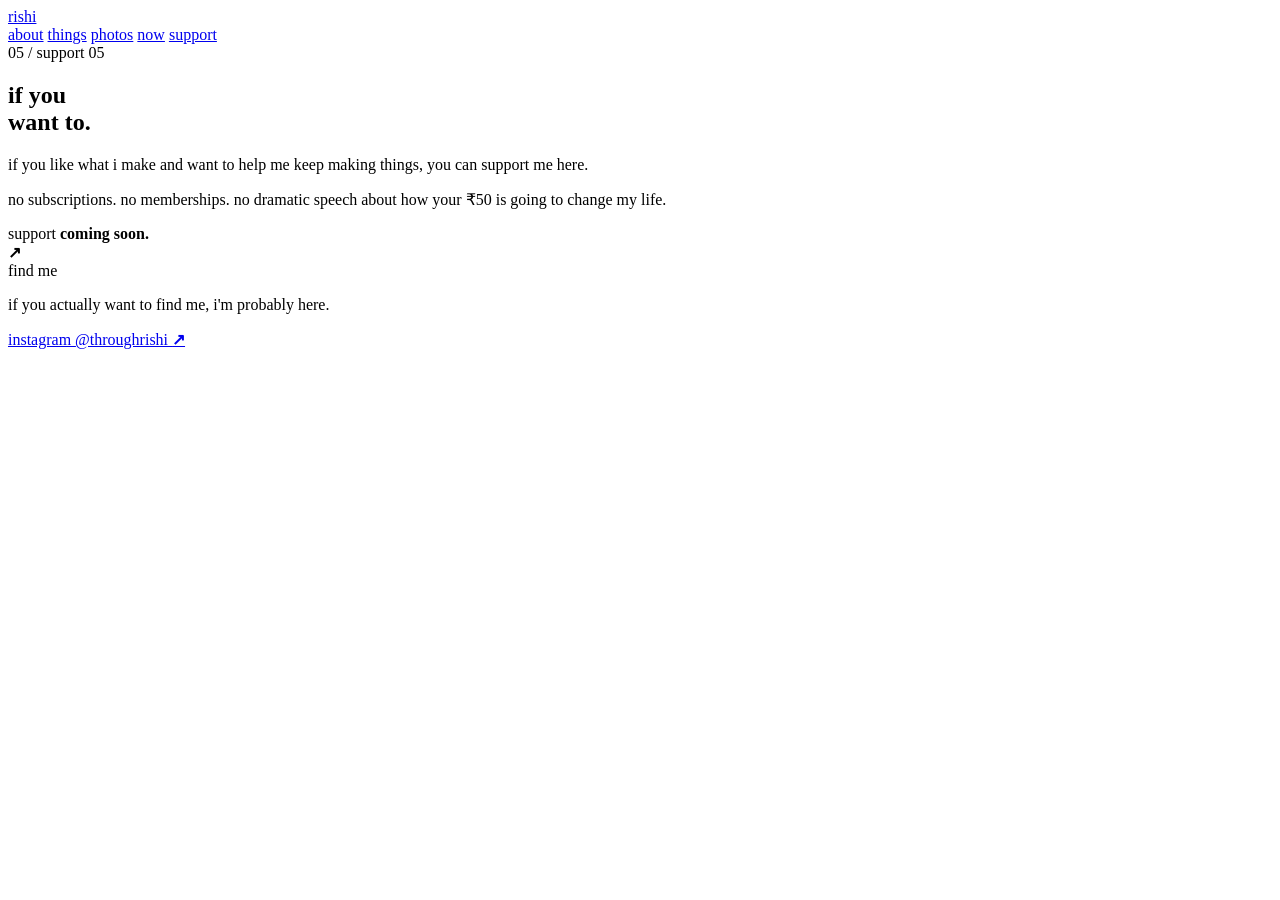
==== support.html @ 6afe6573 "Add files via upload" ====
<!DOCTYPE html>
<html lang="en">
<head>
  <meta charset="UTF-8">
  <meta name="viewport" content="width=device-width, initial-scale=1.0">

  <title>support — rishi</title>
  <meta name="description" content="support rishi.">

  <link rel="icon" type="image/png" href="images/favicon.png">
  <link rel="stylesheet" href="css/style.css">
</head>

<body>

  <header class="site-header">

    <a href="index.html" class="logo">rishi</a>

    <nav class="nav">
      <a href="about.html">about</a>
      <a href="things.html">things</a>
      <a href="photos.html">photos</a>
      <a href="now.html">now</a>
      <a href="support.html" class="active">support</a>
    </nav>

  </header>


  <main class="page">

    <section class="page-heading">

      <div class="heading-meta">
        <span class="eyebrow">05 / support</span>
        <span class="heading-number">05</span>
      </div>

      <h1>
        if you<br>
        want to.
      </h1>

    </section>


    <section class="support-content">

      <p class="big-copy">
        if you like what i make and want to help me
        keep making things, you can support me here.
      </p>


      <p class="support-description">
        no subscriptions. no memberships.
        no dramatic speech about how your ₹50
        is going to change my life.
      </p>


      <div class="support-box">

        <div>
          <span>support</span>
          <strong>coming soon.</strong>
        </div>

        <b>↗</b>

      </div>


      <section class="find-me">

        <span class="eyebrow">find me</span>

        <p>
          if you actually want to find me,
          i'm probably here.
        </p>


        <a
          href="https://www.instagram.com/throughrishi"
          target="_blank"
          rel="noopener noreferrer"
          class="instagram-link"
        >

          <span class="instagram-name">
            instagram
          </span>

          <span class="instagram-handle">
            @throughrishi
          </span>

          <b>↗</b>

        </a>

      </section>

    </section>

  </main>


  <script src="js/main.js"></script>

</body>
</html>
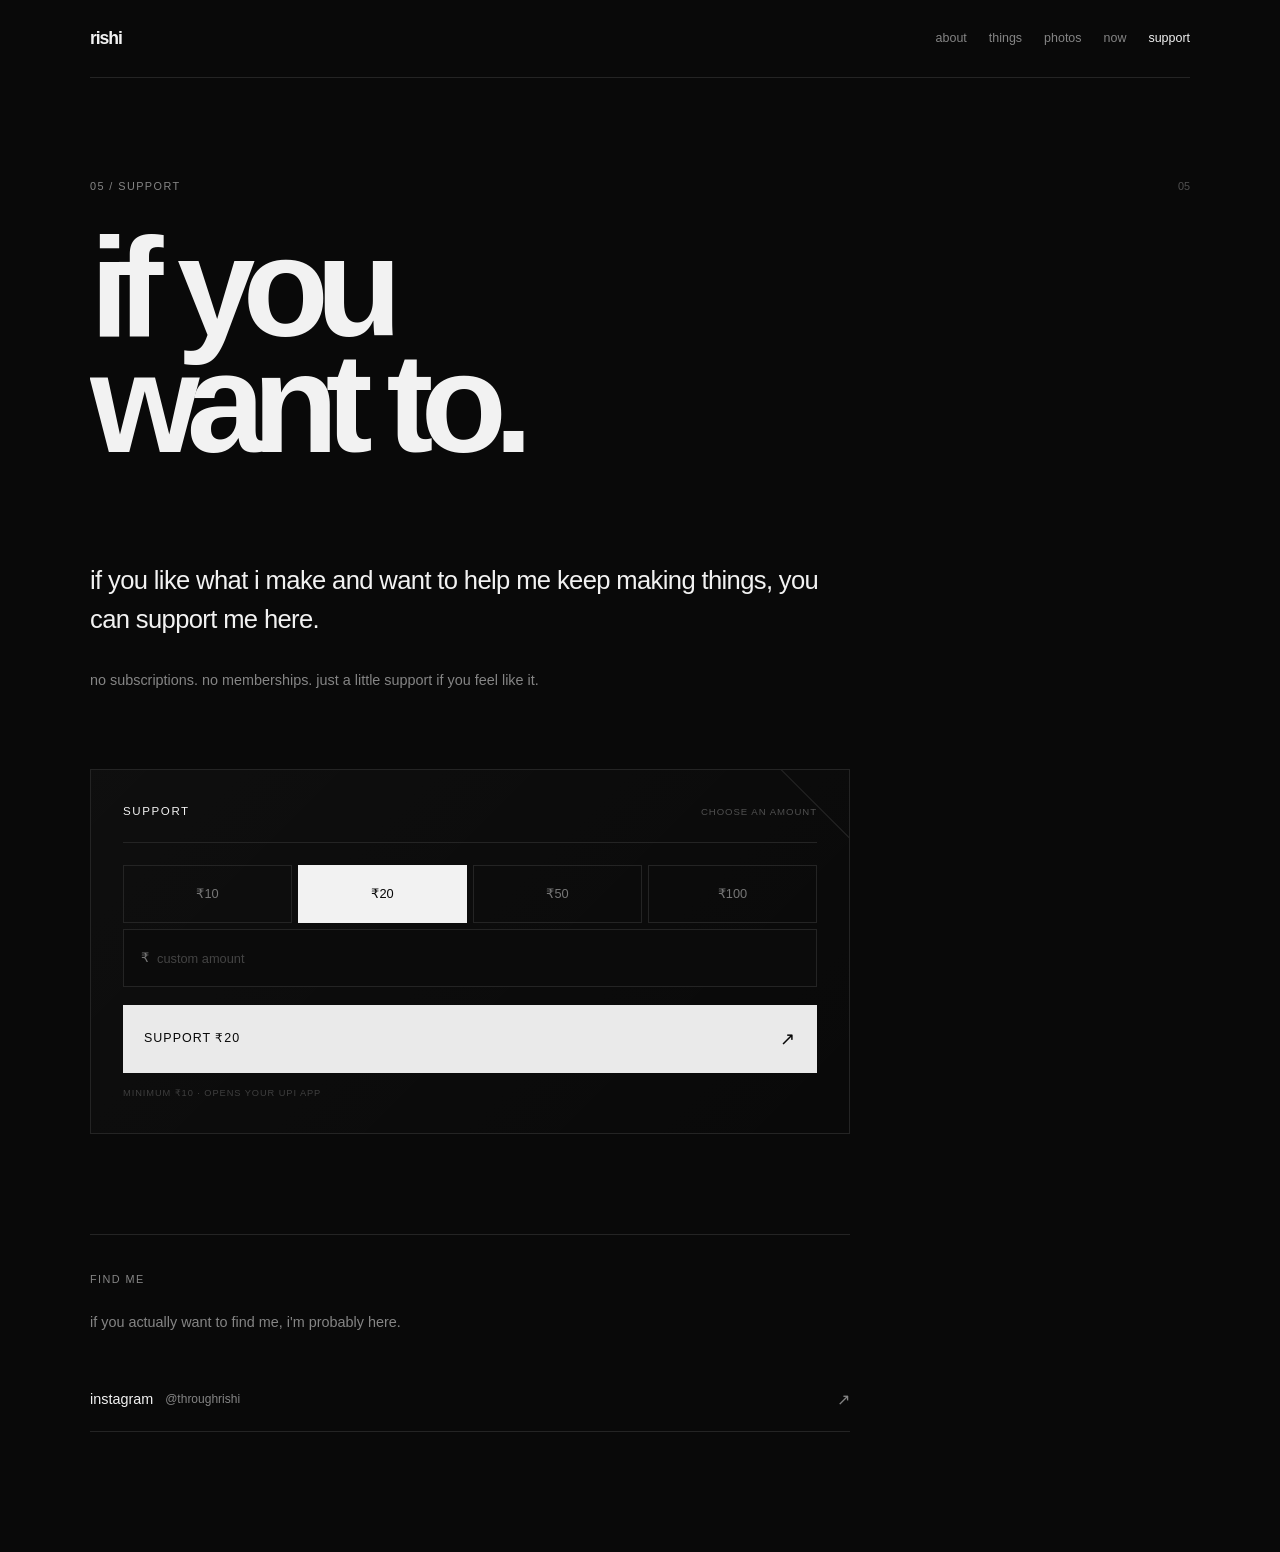
==== commit bf7b657d: "Update support.html" ====
--- a/support.html
+++ b/support.html
@@ -5,37 +5,494 @@
   <meta name="viewport" content="width=device-width, initial-scale=1.0">
 
   <title>support — rishi</title>
-  <meta name="description" content="support rishi.">
-
-  <link rel="icon" type="image/png" href="images/favicon.png">
+  <meta
+    name="description"
+    content="support rishi."
+  >
+
+  <link
+    rel="icon"
+    type="image/png"
+    href="images/favicon.png"
+  >
+
+  <!-- Main website CSS -->
   <link rel="stylesheet" href="css/style.css">
+
+
+  <style>
+
+    /* =================================
+       SUPPORT PAGE
+       ================================= */
+
+    .support-page {
+      overflow: hidden;
+    }
+
+    .support-content {
+      max-width: 760px;
+    }
+
+
+    /* =================================
+       PAYMENT BOX
+       ================================= */
+
+    .support-payment {
+      position: relative;
+
+      margin-top: 75px;
+
+      padding: 32px;
+
+      border: 1px solid var(--line);
+
+      background:
+        linear-gradient(
+          135deg,
+          rgba(255,255,255,0.025),
+          rgba(255,255,255,0)
+        );
+
+      overflow: hidden;
+    }
+
+
+    /* subtle corner detail */
+
+    .support-payment::before {
+      content: "";
+
+      position: absolute;
+
+      width: 120px;
+      height: 120px;
+
+      top: -70px;
+      right: -70px;
+
+      border: 1px solid #252525;
+
+      transform: rotate(45deg);
+
+      pointer-events: none;
+    }
+
+
+    /* =================================
+       PAYMENT HEADER
+       ================================= */
+
+    .support-label {
+      position: relative;
+
+      display: flex;
+
+      align-items: baseline;
+
+      justify-content: space-between;
+
+      gap: 20px;
+
+      padding-bottom: 22px;
+
+      border-bottom: 1px solid var(--line);
+    }
+
+
+    .support-label span {
+      color: var(--text);
+
+      font-size: 0.72rem;
+
+      text-transform: uppercase;
+
+      letter-spacing: 0.14em;
+    }
+
+
+    .support-label small {
+      color: var(--dim);
+
+      font-size: 0.6rem;
+
+      text-transform: uppercase;
+
+      letter-spacing: 0.1em;
+    }
+
+
+    /* =================================
+       AMOUNT BUTTONS
+       ================================= */
+
+    .amount-grid {
+      display: grid;
+
+      grid-template-columns:
+        repeat(4, 1fr);
+
+      gap: 6px;
+
+      margin-top: 22px;
+    }
+
+
+    .amount-button {
+      position: relative;
+
+      height: 58px;
+
+      border: 1px solid var(--line);
+
+      background: transparent;
+
+      color: #777;
+
+      cursor: pointer;
+
+      font-family: inherit;
+
+      font-size: 0.8rem;
+
+      transition:
+        color 0.2s ease,
+        background 0.2s ease,
+        border-color 0.2s ease;
+    }
+
+
+    .amount-button:hover {
+      color: var(--text);
+
+      border-color: #444;
+
+      background: #111;
+    }
+
+
+    .amount-button.selected {
+      color: #080808;
+
+      background: #f2f2f2;
+
+      border-color: #f2f2f2;
+    }
+
+
+    /* =================================
+       CUSTOM AMOUNT
+       ================================= */
+
+    .custom-amount {
+      position: relative;
+
+      display: flex;
+
+      align-items: center;
+
+      height: 58px;
+
+      margin-top: 6px;
+
+      border: 1px solid var(--line);
+
+      background: #0b0b0b;
+
+      transition:
+        border-color 0.2s ease;
+    }
+
+
+    .custom-amount:focus-within {
+      border-color: #555;
+    }
+
+
+    .custom-amount > span {
+      padding-left: 17px;
+
+      color: #777;
+
+      font-size: 0.8rem;
+    }
+
+
+    .custom-amount input {
+      width: 100%;
+
+      height: 100%;
+
+      padding: 0 16px 0 8px;
+
+      border: none;
+
+      outline: none;
+
+      background: transparent;
+
+      color: var(--text);
+
+      font-family: inherit;
+
+      font-size: 0.8rem;
+    }
+
+
+    .custom-amount input::placeholder {
+      color: #444;
+    }
+
+
+    .custom-amount input::-webkit-inner-spin-button,
+    .custom-amount input::-webkit-outer-spin-button {
+      -webkit-appearance: none;
+
+      margin: 0;
+    }
+
+
+    .custom-amount input[type="number"] {
+      -moz-appearance: textfield;
+    }
+
+
+    /* =================================
+       MAIN SUPPORT BUTTON
+       ================================= */
+
+    .support-button {
+      position: relative;
+
+      display: flex;
+
+      align-items: center;
+
+      justify-content: space-between;
+
+      width: 100%;
+
+      height: 68px;
+
+      margin-top: 18px;
+
+      padding: 0 20px;
+
+      border: 1px solid #eaeaea;
+
+      background: #eaeaea;
+
+      color: #080808;
+
+      cursor: pointer;
+
+      font-family: inherit;
+
+      font-size: 0.78rem;
+
+      text-transform: uppercase;
+
+      letter-spacing: 0.08em;
+
+      transition:
+        background 0.2s ease,
+        color 0.2s ease,
+        border-color 0.2s ease;
+    }
+
+
+    .support-button b {
+      font-size: 1.1rem;
+
+      font-weight: 400;
+
+      transition:
+        transform 0.2s ease;
+    }
+
+
+    .support-button:hover {
+      background: transparent;
+
+      color: #f2f2f2;
+
+      border-color: #444;
+    }
+
+
+    .support-button:hover b {
+      transform: translate(3px, -3px);
+    }
+
+
+    /* =================================
+       PAYMENT NOTE
+       ================================= */
+
+    .payment-note {
+      margin-top: 13px;
+
+      color: #3f3f3f;
+
+      font-size: 0.58rem;
+
+      text-transform: uppercase;
+
+      letter-spacing: 0.1em;
+    }
+
+
+    /* =================================
+       INSTAGRAM
+       ================================= */
+
+    .find-me {
+      margin-top: 100px;
+    }
+
+
+    /* =================================
+       MOBILE
+       ================================= */
+
+    @media (max-width: 600px) {
+
+      .support-content {
+        width: 100%;
+      }
+
+
+      .support-payment {
+        margin-top: 55px;
+
+        padding: 20px;
+      }
+
+
+      .support-label {
+        align-items: flex-start;
+
+        flex-direction: column;
+
+        gap: 6px;
+      }
+
+
+      .amount-grid {
+        grid-template-columns:
+          repeat(2, 1fr);
+
+        gap: 6px;
+
+        margin-top: 18px;
+      }
+
+
+      .amount-button {
+        height: 56px;
+      }
+
+
+      .custom-amount {
+        height: 56px;
+      }
+
+
+      .support-button {
+        height: 62px;
+
+        margin-top: 15px;
+      }
+
+
+      .payment-note {
+        font-size: 0.52rem;
+      }
+
+
+      .find-me {
+        margin-top: 75px;
+      }
+
+    }
+
+  </style>
+
 </head>
 
+
 <body>
 
+
+  <!-- =================================
+       HEADER
+       ================================= -->
+
   <header class="site-header">
 
-    <a href="index.html" class="logo">rishi</a>
+    <a
+      href="index.html"
+      class="logo"
+    >
+      rishi
+    </a>
+
 
     <nav class="nav">
-      <a href="about.html">about</a>
-      <a href="things.html">things</a>
-      <a href="photos.html">photos</a>
-      <a href="now.html">now</a>
-      <a href="support.html" class="active">support</a>
+
+      <a href="about.html">
+        about
+      </a>
+
+      <a href="things.html">
+        things
+      </a>
+
+      <a href="photos.html">
+        photos
+      </a>
+
+      <a href="now.html">
+        now
+      </a>
+
+      <a
+        href="support.html"
+        class="active"
+      >
+        support
+      </a>
+
     </nav>
 
   </header>
 
 
-  <main class="page">
+
+  <!-- =================================
+       MAIN
+       ================================= -->
+
+  <main class="page support-page">
+
+
+    <!-- PAGE HEADING -->
 
     <section class="page-heading">
 
       <div class="heading-meta">
-        <span class="eyebrow">05 / support</span>
-        <span class="heading-number">05</span>
+
+        <span class="eyebrow">
+          05 / support
+        </span>
+
+        <span class="heading-number">
+          05
+        </span>
+
       </div>
+
 
       <h1>
         if you<br>
@@ -45,7 +502,11 @@
     </section>
 
 
+
+    <!-- SUPPORT CONTENT -->
+
     <section class="support-content">
+
 
       <p class="big-copy">
         if you like what i make and want to help me
@@ -55,31 +516,141 @@
 
       <p class="support-description">
         no subscriptions. no memberships.
-        no dramatic speech about how your ₹50
-        is going to change my life.
+        just a little support if you feel like it.
       </p>
 
 
-      <div class="support-box">
-
-        <div>
-          <span>support</span>
-          <strong>coming soon.</strong>
+
+      <!-- =================================
+           PAYMENT
+           ================================= -->
+
+      <section class="support-payment">
+
+
+        <div class="support-label">
+
+          <span>
+            support
+          </span>
+
+          <small>
+            choose an amount
+          </small>
+
         </div>
 
-        <b>↗</b>
-
-      </div>
-
+
+
+        <!-- AMOUNTS -->
+
+        <div class="amount-grid">
+
+          <button
+            class="amount-button"
+            data-amount="10"
+            type="button"
+          >
+            ₹10
+          </button>
+
+
+          <button
+            class="amount-button selected"
+            data-amount="20"
+            type="button"
+          >
+            ₹20
+          </button>
+
+
+          <button
+            class="amount-button"
+            data-amount="50"
+            type="button"
+          >
+            ₹50
+          </button>
+
+
+          <button
+            class="amount-button"
+            data-amount="100"
+            type="button"
+          >
+            ₹100
+          </button>
+
+        </div>
+
+
+
+        <!-- CUSTOM -->
+
+        <div class="custom-amount">
+
+          <span>
+            ₹
+          </span>
+
+          <input
+            type="number"
+            id="customAmount"
+            min="10"
+            step="1"
+            inputmode="numeric"
+            placeholder="custom amount"
+          >
+
+        </div>
+
+
+
+        <!-- SUPPORT -->
+
+        <button
+          class="support-button"
+          id="supportButton"
+          type="button"
+        >
+
+          <span>
+            support ₹<span id="selectedAmount">20</span>
+          </span>
+
+          <b>
+            ↗
+          </b>
+
+        </button>
+
+
+        <p class="payment-note">
+          minimum ₹10 · opens your UPI app
+        </p>
+
+
+      </section>
+
+
+
+      <!-- =================================
+           FIND ME
+           ================================= -->
 
       <section class="find-me">
 
-        <span class="eyebrow">find me</span>
+
+        <span class="eyebrow">
+          find me
+        </span>
+
 
         <p>
           if you actually want to find me,
           i'm probably here.
         </p>
+
 
 
         <a
@@ -93,22 +664,289 @@
             instagram
           </span>
 
+
           <span class="instagram-handle">
             @throughrishi
           </span>
 
-          <b>↗</b>
+
+          <b>
+            ↗
+          </b>
 
         </a>
 
+
       </section>
 
+
     </section>
 
+
   </main>
 
 
-  <script src="js/main.js"></script>
+
+  <!-- =================================
+       JAVASCRIPT
+       ================================= -->
+
+  <script>
+
+    document.addEventListener(
+      "DOMContentLoaded",
+      () => {
+
+
+        /*
+         * Your UPI ID
+         */
+
+        const upiId =
+          "rishi09kumarr@oksbi";
+
+
+        /*
+         * Name shown in the UPI app
+         */
+
+        const name =
+          "Rishi";
+
+
+        /*
+         * Elements
+         */
+
+        const amountButtons =
+          document.querySelectorAll(
+            ".amount-button"
+          );
+
+
+        const customInput =
+          document.getElementById(
+            "customAmount"
+          );
+
+
+        const supportButton =
+          document.getElementById(
+            "supportButton"
+          );
+
+
+        const selectedAmount =
+          document.getElementById(
+            "selectedAmount"
+          );
+
+
+        /*
+         * Default amount
+         */
+
+        let amount = 20;
+
+
+
+        /*
+         * Update displayed amount
+         */
+
+        function updateAmount(value) {
+
+          amount =
+            Number(value);
+
+          selectedAmount.textContent =
+            amount;
+
+        }
+
+
+
+        /*
+         * Select preset amount
+         */
+
+        function selectButton(button) {
+
+
+          amountButtons.forEach(
+            (item) => {
+
+              item.classList.remove(
+                "selected"
+              );
+
+            }
+          );
+
+
+          button.classList.add(
+            "selected"
+          );
+
+
+          /*
+           * Clear custom amount
+           */
+
+          customInput.value = "";
+
+
+          updateAmount(
+            button.dataset.amount
+          );
+
+        }
+
+
+
+        /*
+         * Preset buttons
+         */
+
+        amountButtons.forEach(
+          (button) => {
+
+            button.addEventListener(
+              "click",
+              () => {
+
+                selectButton(button);
+
+              }
+            );
+
+          }
+        );
+
+
+
+        /*
+         * Custom amount
+         */
+
+        customInput.addEventListener(
+          "input",
+          () => {
+
+
+            const value =
+              Number(
+                customInput.value
+              );
+
+
+            /*
+             * Remove selected preset
+             */
+
+            amountButtons.forEach(
+              (button) => {
+
+                button.classList.remove(
+                  "selected"
+                );
+
+              }
+            );
+
+
+            if (value >= 10) {
+
+              updateAmount(value);
+
+            }
+
+          }
+        );
+
+
+
+        /*
+         * Open UPI payment
+         */
+
+        supportButton.addEventListener(
+          "click",
+          () => {
+
+
+            let finalAmount =
+              Number(
+                customInput.value
+              );
+
+
+            /*
+             * Use selected preset
+             * if custom amount
+             * isn't being used
+             */
+
+            if (
+              !finalAmount ||
+              finalAmount < 10
+            ) {
+
+              finalAmount =
+                amount;
+
+            }
+
+
+            /*
+             * Minimum amount
+             */
+
+            if (
+              !finalAmount ||
+              finalAmount < 10
+            ) {
+
+              alert(
+                "minimum support amount is ₹10"
+              );
+
+              return;
+
+            }
+
+
+            /*
+             * Create UPI URL
+             */
+
+            const upiUrl =
+              "upi://pay" +
+              "?pa=" +
+              encodeURIComponent(upiId) +
+              "&pn=" +
+              encodeURIComponent(name) +
+              "&am=" +
+              encodeURIComponent(finalAmount) +
+              "&cu=INR";
+
+
+            /*
+             * Open UPI app
+             */
+
+            window.location.href =
+              upiUrl;
+
+          }
+        );
+
+
+      }
+    );
+
+  </script>
+
 
 </body>
-</html>+</html>
--- a/css/style.css
+++ b/css/style.css
@@ -0,0 +1,1389 @@
+:root {
+  --bg: #090909;
+  --surface: #101010;
+  --surface-hover: #151515;
+
+  --text: #f2f2f2;
+  --muted: #858585;
+  --dim: #505050;
+
+  --line: #242424;
+  --line-light: #303030;
+}
+
+
+/* RESET */
+
+* {
+  box-sizing: border-box;
+  margin: 0;
+  padding: 0;
+}
+
+
+html {
+  scroll-behavior: smooth;
+}
+
+
+body {
+  min-height: 100vh;
+
+  background: var(--bg);
+  color: var(--text);
+
+  font-family:
+    Arial,
+    Helvetica,
+    sans-serif;
+
+  line-height: 1.6;
+
+  -webkit-font-smoothing: antialiased;
+}
+
+
+body.lightbox-open {
+  overflow: hidden;
+}
+
+
+a {
+  color: inherit;
+  text-decoration: none;
+}
+
+
+button {
+  font: inherit;
+}
+
+
+img {
+  display: block;
+  max-width: 100%;
+}
+
+
+button,
+a {
+  -webkit-tap-highlight-color: transparent;
+}
+
+
+/* HEADER */
+
+.site-header {
+  width: min(1100px, calc(100% - 40px));
+
+  min-height: 78px;
+
+  margin: auto;
+
+  display: flex;
+  align-items: center;
+  justify-content: space-between;
+
+  gap: 25px;
+
+  border-bottom: 1px solid var(--line);
+}
+
+
+.logo {
+  flex-shrink: 0;
+
+  font-size: 1.1rem;
+  font-weight: 600;
+
+  letter-spacing: -0.06em;
+}
+
+
+.nav {
+  display: flex;
+  align-items: center;
+  justify-content: flex-end;
+
+  gap: 22px;
+
+  flex-wrap: wrap;
+}
+
+
+.nav a {
+  color: var(--muted);
+
+  font-size: 0.78rem;
+
+  transition: color 0.2s ease;
+}
+
+
+.nav a:hover,
+.nav a.active {
+  color: var(--text);
+}
+
+
+/* GENERAL */
+
+.page {
+  width: min(1100px, calc(100% - 40px));
+
+  margin: auto;
+
+  padding: 100px 0 120px;
+}
+
+
+.eyebrow {
+  color: var(--muted);
+
+  font-size: 0.68rem;
+
+  text-transform: uppercase;
+
+  letter-spacing: 0.13em;
+}
+
+
+.heading-meta,
+.hero-meta {
+  display: flex;
+
+  align-items: center;
+  justify-content: space-between;
+}
+
+
+.heading-number {
+  color: var(--dim);
+
+  font-size: 0.68rem;
+}
+
+
+.muted-small {
+  color: var(--dim);
+
+  font-size: 0.65rem;
+
+  text-transform: uppercase;
+
+  letter-spacing: 0.1em;
+}
+
+
+.page-heading h1 {
+  margin-top: 35px;
+
+  font-size: clamp(4rem, 11vw, 9rem);
+
+  line-height: 0.82;
+
+  letter-spacing: -0.09em;
+
+  font-weight: 700;
+}
+
+
+/* HOME */
+
+.home {
+  width: min(1100px, calc(100% - 40px));
+
+  min-height: calc(100vh - 78px);
+
+  margin: auto;
+
+  padding: 80px 0 25px;
+
+  display: flex;
+  flex-direction: column;
+}
+
+
+.hero {
+  flex: 1;
+
+  display: flex;
+  flex-direction: column;
+
+  justify-content: center;
+}
+
+
+.hero h1 {
+  margin-top: 25px;
+
+  font-size: clamp(5.5rem, 18vw, 14rem);
+
+  line-height: 0.76;
+
+  letter-spacing: -0.1em;
+
+  font-weight: 700;
+}
+
+
+.hero-content {
+  margin-top: 60px;
+}
+
+
+.hero-intro {
+  max-width: 570px;
+
+  color: var(--muted);
+
+  font-size: 1rem;
+
+  line-height: 1.8;
+}
+
+
+.hero-links {
+  display: flex;
+
+  flex-wrap: wrap;
+
+  gap: 28px;
+
+  margin-top: 35px;
+}
+
+
+.hero-links a {
+  padding-bottom: 6px;
+
+  border-bottom: 1px solid var(--line);
+
+  font-size: 0.85rem;
+
+  transition:
+    color 0.2s ease,
+    border-color 0.2s ease;
+}
+
+
+.hero-links a:hover {
+  color: #fff;
+
+  border-color: #fff;
+}
+
+
+.hero-links span {
+  margin-left: 8px;
+
+  color: var(--muted);
+}
+
+
+/* HOME GRID */
+
+.home-grid {
+  margin-top: 80px;
+
+  display: grid;
+
+  grid-template-columns: repeat(2, 1fr);
+
+  border-top: 1px solid var(--line);
+  border-left: 1px solid var(--line);
+}
+
+
+.home-card {
+  min-height: 190px;
+
+  padding: 25px;
+
+  position: relative;
+
+  display: flex;
+  flex-direction: column;
+
+  justify-content: space-between;
+
+  border-right: 1px solid var(--line);
+  border-bottom: 1px solid var(--line);
+
+  transition:
+    background 0.25s ease;
+}
+
+
+.home-card:hover {
+  background: var(--surface);
+}
+
+
+.card-number {
+  color: var(--dim);
+
+  font-size: 0.65rem;
+}
+
+
+.home-card h2 {
+  font-size: 1.7rem;
+
+  letter-spacing: -0.06em;
+}
+
+
+.home-card p {
+  margin-top: 2px;
+
+  color: var(--muted);
+
+  font-size: 0.75rem;
+}
+
+
+.card-arrow {
+  position: absolute;
+
+  right: 25px;
+  top: 25px;
+
+  color: var(--muted);
+
+  font-size: 1rem;
+}
+
+
+.site-footer {
+  padding-top: 25px;
+
+  display: flex;
+
+  justify-content: space-between;
+
+  color: var(--dim);
+
+  font-size: 0.62rem;
+
+  text-transform: uppercase;
+
+  letter-spacing: 0.08em;
+}
+
+
+/* ABOUT */
+
+.about-grid {
+  margin-top: 100px;
+
+  display: grid;
+
+  grid-template-columns:
+    minmax(260px, 0.75fr)
+    minmax(300px, 1.25fr);
+
+  gap: clamp(50px, 10vw, 120px);
+
+  align-items: start;
+}
+
+
+.profile-wrap {
+  position: sticky;
+
+  top: 30px;
+}
+
+
+.profile-image {
+  width: 100%;
+
+  aspect-ratio: 1 / 1;
+
+  object-fit: cover;
+
+  filter: grayscale(100%);
+
+  transition: filter 0.4s ease;
+}
+
+
+.profile-image:hover {
+  filter: grayscale(0%);
+}
+
+
+.image-caption {
+  margin-top: 12px;
+
+  color: var(--dim);
+
+  font-size: 0.65rem;
+}
+
+
+.about-content {
+  max-width: 600px;
+}
+
+
+.big-copy {
+  color: var(--text);
+
+  font-size: clamp(1.25rem, 3vw, 1.6rem);
+
+  line-height: 1.5;
+
+  letter-spacing: -0.025em;
+}
+
+
+.text-block {
+  margin-top: 45px;
+}
+
+
+.text-block p {
+  margin-bottom: 28px;
+
+  color: var(--muted);
+
+  font-size: 0.95rem;
+
+  line-height: 1.85;
+}
+
+
+/* INTERESTS */
+
+.interest-list {
+  margin-top: 70px;
+
+  border-top: 1px solid var(--line);
+}
+
+
+.interest-list div {
+  display: flex;
+
+  align-items: center;
+
+  justify-content: space-between;
+
+  padding: 18px 0;
+
+  border-bottom: 1px solid var(--line);
+}
+
+
+.interest-list span {
+  color: var(--dim);
+
+  font-size: 0.65rem;
+}
+
+
+.interest-list p {
+  color: #aaa;
+
+  font-size: 0.85rem;
+}
+
+
+/* THINGS */
+
+.things-page {
+  width: min(1100px, calc(100% - 40px));
+
+  min-height: calc(100vh - 78px);
+
+  margin: auto;
+
+  display: flex;
+
+  align-items: center;
+}
+
+
+.nothing {
+  width: 100%;
+}
+
+
+.nothing h1 {
+  margin-top: 30px;
+
+  font-size: clamp(5rem, 18vw, 14rem);
+
+  line-height: 0.72;
+
+  letter-spacing: -0.11em;
+
+  font-weight: 900;
+}
+
+
+.nothing-note {
+  margin-top: 45px;
+
+  margin-left: clamp(20px, 18vw, 220px);
+
+  display: flex;
+
+  align-items: center;
+
+  gap: 18px;
+}
+
+
+.nothing-note span {
+  width: 45px;
+
+  height: 1px;
+
+  background: var(--line-light);
+}
+
+
+.nothing-note p {
+  color: var(--muted);
+
+  font-size: 0.78rem;
+}
+
+
+/* PHOTOS */
+
+.photo-intro {
+  max-width: 600px;
+
+  margin-top: 75px;
+}
+
+
+.photo-intro p {
+  color: var(--muted);
+
+  font-size: 1.05rem;
+
+  line-height: 1.8;
+}
+
+
+/* PHOTO GRID */
+
+.photo-grid {
+  margin-top: 75px;
+
+  display: grid;
+
+  grid-template-columns: repeat(3, 1fr);
+
+  gap: 12px;
+}
+
+
+.photo-card {
+  width: 100%;
+
+  aspect-ratio: 1 / 1;
+
+  position: relative;
+
+  overflow: hidden;
+
+  border: 0;
+
+  padding: 0;
+
+  background: var(--surface);
+
+  cursor: pointer;
+}
+
+
+.photo-card img {
+  width: 100%;
+  height: 100%;
+
+  object-fit: cover;
+
+  transition:
+    transform 0.5s ease,
+    opacity 0.3s ease;
+}
+
+
+.photo-card:hover img {
+  transform: scale(1.035);
+
+  opacity: 0.78;
+}
+
+
+.photo-card > span {
+  position: absolute;
+
+  left: 12px;
+  bottom: 10px;
+
+  color: rgba(255, 255, 255, 0.7);
+
+  font-size: 0.62rem;
+
+  opacity: 0;
+
+  transition: opacity 0.25s ease;
+}
+
+
+.photo-card:hover > span {
+  opacity: 1;
+}
+
+
+/* LIGHTBOX */
+
+.lightbox {
+  position: fixed;
+
+  inset: 0;
+
+  z-index: 1000;
+
+  padding: 30px;
+
+  display: flex;
+
+  align-items: center;
+  justify-content: center;
+
+  background: rgba(0, 0, 0, 0.96);
+
+  opacity: 0;
+
+  visibility: hidden;
+
+  transition:
+    opacity 0.25s ease,
+    visibility 0.25s ease;
+}
+
+
+.lightbox.open {
+  opacity: 1;
+
+  visibility: visible;
+}
+
+
+.lightbox-content {
+  width: min(90vw, 1000px);
+  height: min(88vh, 900px);
+
+  display: flex;
+  flex-direction: column;
+
+  align-items: center;
+  justify-content: center;
+
+  gap: 15px;
+}
+
+
+.lightbox-content img {
+  max-width: 100%;
+  max-height: calc(100% - 30px);
+
+  width: auto;
+  height: auto;
+
+  object-fit: contain;
+}
+
+
+.lightbox-info {
+  width: 100%;
+
+  display: flex;
+
+  justify-content: space-between;
+
+  color: var(--muted);
+
+  font-size: 0.62rem;
+
+  text-transform: uppercase;
+
+  letter-spacing: 0.08em;
+}
+
+
+.lightbox-close,
+.lightbox-prev,
+.lightbox-next {
+  position: absolute;
+
+  z-index: 2;
+
+  border: 0;
+
+  background: transparent;
+
+  color: white;
+
+  cursor: pointer;
+
+  transition: opacity 0.2s ease;
+}
+
+
+.lightbox-close:hover,
+.lightbox-prev:hover,
+.lightbox-next:hover {
+  opacity: 0.55;
+}
+
+
+.lightbox-close {
+  top: 22px;
+  right: 28px;
+
+  font-size: 2rem;
+
+  font-weight: 200;
+}
+
+
+.lightbox-prev,
+.lightbox-next {
+  top: 50%;
+
+  transform: translateY(-50%);
+
+  padding: 25px;
+
+  font-size: 1.5rem;
+}
+
+
+.lightbox-prev {
+  left: 20px;
+}
+
+
+.lightbox-next {
+  right: 20px;
+}
+
+
+/* NOW */
+
+.now-list {
+  margin-top: 100px;
+
+  border-top: 1px solid var(--line);
+}
+
+
+.now-item {
+  display: grid;
+
+  grid-template-columns: 180px 1fr;
+
+  gap: 50px;
+
+  padding: 35px 0;
+
+  border-bottom: 1px solid var(--line);
+}
+
+
+.now-meta {
+  display: flex;
+
+  justify-content: space-between;
+
+  align-items: flex-start;
+}
+
+
+.now-meta span {
+  color: var(--muted);
+
+  font-size: 0.68rem;
+
+  text-transform: uppercase;
+
+  letter-spacing: 0.1em;
+}
+
+
+.now-meta small {
+  color: var(--dim);
+
+  font-size: 0.6rem;
+}
+
+
+.now-item > p {
+  max-width: 600px;
+
+  color: #aaa;
+
+  font-size: 0.95rem;
+
+  line-height: 1.8;
+}
+
+
+.updated {
+  margin-top: 35px;
+
+  color: var(--dim);
+
+  font-size: 0.63rem;
+
+  text-transform: uppercase;
+
+  letter-spacing: 0.1em;
+}
+
+
+/* SUPPORT */
+
+.support-content {
+  max-width: 700px;
+
+  margin-top: 100px;
+}
+
+
+.support-description {
+  max-width: 550px;
+
+  margin-top: 30px;
+
+  color: var(--muted);
+
+  font-size: 0.9rem;
+
+  line-height: 1.8;
+}
+
+
+.support-box {
+  margin-top: 70px;
+
+  padding: 28px 0;
+
+  display: flex;
+
+  align-items: center;
+
+  justify-content: space-between;
+
+  border-top: 1px solid var(--line);
+  border-bottom: 1px solid var(--line);
+}
+
+
+.support-box span {
+  display: block;
+
+  margin-bottom: 7px;
+
+  color: var(--muted);
+
+  font-size: 0.65rem;
+
+  text-transform: uppercase;
+
+  letter-spacing: 0.1em;
+}
+
+
+.support-box strong {
+  font-size: 1.7rem;
+
+  letter-spacing: -0.06em;
+}
+
+
+.support-box b {
+  color: var(--muted);
+
+  font-size: 1.5rem;
+
+  font-weight: 400;
+}
+
+
+/* FIND ME */
+
+.find-me {
+  margin-top: 110px;
+
+  padding-top: 30px;
+
+  border-top: 1px solid var(--line);
+}
+
+
+.find-me > p {
+  margin-top: 20px;
+
+  color: var(--muted);
+
+  font-size: 0.9rem;
+}
+
+
+.instagram-link {
+  margin-top: 35px;
+
+  padding: 18px 0;
+
+  display: flex;
+
+  align-items: center;
+
+  gap: 12px;
+
+  border-bottom: 1px solid var(--line);
+}
+
+
+.instagram-name {
+  font-size: 0.9rem;
+}
+
+
+.instagram-handle {
+  color: var(--muted);
+
+  font-size: 0.75rem;
+}
+
+
+.instagram-link b {
+  margin-left: auto;
+
+  color: var(--muted);
+
+  font-weight: 400;
+}
+
+
+/* TABLET */
+
+@media (max-width: 850px) {
+
+  .about-grid {
+    grid-template-columns: 1fr;
+
+    gap: 55px;
+  }
+
+
+  .profile-wrap {
+    position: static;
+
+    max-width: 500px;
+  }
+
+
+  .home-grid {
+    grid-template-columns: 1fr 1fr;
+  }
+
+
+  .photo-grid {
+    grid-template-columns: repeat(2, 1fr);
+  }
+
+
+  .now-item {
+    grid-template-columns: 140px 1fr;
+
+    gap: 30px;
+  }
+
+}
+
+
+/* MOBILE */
+
+@media (max-width: 600px) {
+
+  .site-header {
+    width: calc(100% - 28px);
+
+    min-height: 68px;
+
+    align-items: flex-start;
+
+    padding: 18px 0;
+
+    gap: 18px;
+  }
+
+
+  .logo {
+    font-size: 1rem;
+  }
+
+
+  .nav {
+    max-width: 255px;
+
+    gap: 9px 13px;
+  }
+
+
+  .nav a {
+    font-size: 0.66rem;
+  }
+
+
+  /* GENERAL */
+
+  .page,
+  .things-page,
+  .home {
+    width: calc(100% - 28px);
+  }
+
+
+  .page {
+    padding: 60px 0 90px;
+  }
+
+
+  .page-heading h1 {
+    margin-top: 24px;
+
+    font-size: clamp(4rem, 20vw, 7rem);
+  }
+
+
+  /* HOME */
+
+  .home {
+    min-height: calc(100vh - 68px);
+
+    padding: 55px 0 20px;
+  }
+
+
+  .hero {
+    justify-content: flex-start;
+
+    padding-top: 35px;
+  }
+
+
+  .hero h1 {
+    margin-top: 20px;
+
+    font-size: clamp(5.2rem, 26vw, 9rem);
+
+    letter-spacing: -0.12em;
+  }
+
+
+  .hero-content {
+    margin-top: 45px;
+  }
+
+
+  .hero-intro {
+    font-size: 0.88rem;
+
+    line-height: 1.8;
+  }
+
+
+  .hero-links {
+    margin-top: 28px;
+
+    gap: 18px;
+  }
+
+
+  .hero-links a {
+    font-size: 0.76rem;
+  }
+
+
+  .home-grid {
+    margin-top: 65px;
+
+    grid-template-columns: 1fr;
+  }
+
+
+  .home-card {
+    min-height: 125px;
+
+    padding: 20px;
+  }
+
+
+  .home-card h2 {
+    font-size: 1.45rem;
+  }
+
+
+  .card-arrow {
+    right: 20px;
+    top: 20px;
+  }
+
+
+  .site-footer {
+    padding-top: 20px;
+
+    flex-direction: column;
+
+    gap: 7px;
+
+    font-size: 0.56rem;
+  }
+
+
+  /* ABOUT */
+
+  .about-grid {
+    margin-top: 65px;
+
+    gap: 45px;
+  }
+
+
+  .profile-wrap {
+    max-width: none;
+  }
+
+
+  .profile-image {
+    aspect-ratio: 1 / 1;
+  }
+
+
+  .big-copy {
+    font-size: 1.2rem;
+
+    line-height: 1.55;
+  }
+
+
+  .text-block {
+    margin-top: 35px;
+  }
+
+
+  .text-block p {
+    font-size: 0.87rem;
+
+    line-height: 1.8;
+
+    margin-bottom: 22px;
+  }
+
+
+  .interest-list {
+    margin-top: 50px;
+  }
+
+
+  /* THINGS */
+
+  .things-page {
+    min-height: calc(100vh - 68px);
+
+    align-items: center;
+  }
+
+
+  .nothing h1 {
+    font-size: clamp(4.2rem, 22vw, 8rem);
+
+    letter-spacing: -0.12em;
+  }
+
+
+  .nothing-note {
+    margin-top: 32px;
+
+    margin-left: 15px;
+  }
+
+
+  .nothing-note p {
+    font-size: 0.7rem;
+  }
+
+
+  /* PHOTOS */
+
+  .photo-intro {
+    margin-top: 55px;
+  }
+
+
+  .photo-intro p {
+    font-size: 0.88rem;
+
+    line-height: 1.8;
+  }
+
+
+  /*
+    TWO PERFECT SQUARES
+    ON MOBILE.
+  */
+
+  .photo-grid {
+    margin-top: 50px;
+
+    grid-template-columns: repeat(2, minmax(0, 1fr));
+
+    gap: 8px;
+  }
+
+
+  .photo-card {
+    aspect-ratio: 1 / 1;
+  }
+
+
+  .photo-card > span {
+    left: 8px;
+    bottom: 7px;
+
+    opacity: 1;
+
+    font-size: 0.58rem;
+  }
+
+
+  /* LIGHTBOX */
+
+  .lightbox {
+    padding: 15px;
+  }
+
+
+  .lightbox-content {
+    width: 100%;
+
+    height: auto;
+
+    max-height: 90vh;
+  }
+
+
+  .lightbox-content img {
+    max-width: 100%;
+
+    max-height: 78vh;
+  }
+
+
+  .lightbox-close {
+    top: 12px;
+    right: 15px;
+
+    font-size: 1.8rem;
+  }
+
+
+  .lightbox-prev,
+  .lightbox-next {
+    top: auto;
+    bottom: 15px;
+
+    transform: none;
+
+    padding: 12px;
+
+    font-size: 1.2rem;
+  }
+
+
+  .lightbox-prev {
+    left: 15px;
+  }
+
+
+  .lightbox-next {
+    right: 15px;
+  }
+
+
+  .lightbox-info {
+    padding: 0 45px;
+
+    font-size: 0.55rem;
+  }
+
+
+  /* NOW */
+
+  .now-list {
+    margin-top: 65px;
+  }
+
+
+  .now-item {
+    grid-template-columns: 1fr;
+
+    gap: 13px;
+
+    padding: 27px 0;
+  }
+
+
+  .now-item > p {
+    font-size: 0.87rem;
+
+    line-height: 1.8;
+  }
+
+
+  /* SUPPORT */
+
+  .support-content {
+    margin-top: 65px;
+  }
+
+
+  .support-description {
+    font-size: 0.84rem;
+  }
+
+
+  .support-box {
+    margin-top: 55px;
+
+    padding: 23px 0;
+  }
+
+
+  .support-box strong {
+    font-size: 1.4rem;
+  }
+
+
+  .find-me {
+    margin-top: 80px;
+  }
+
+
+  .instagram-link {
+    margin-top: 30px;
+  }
+
+}
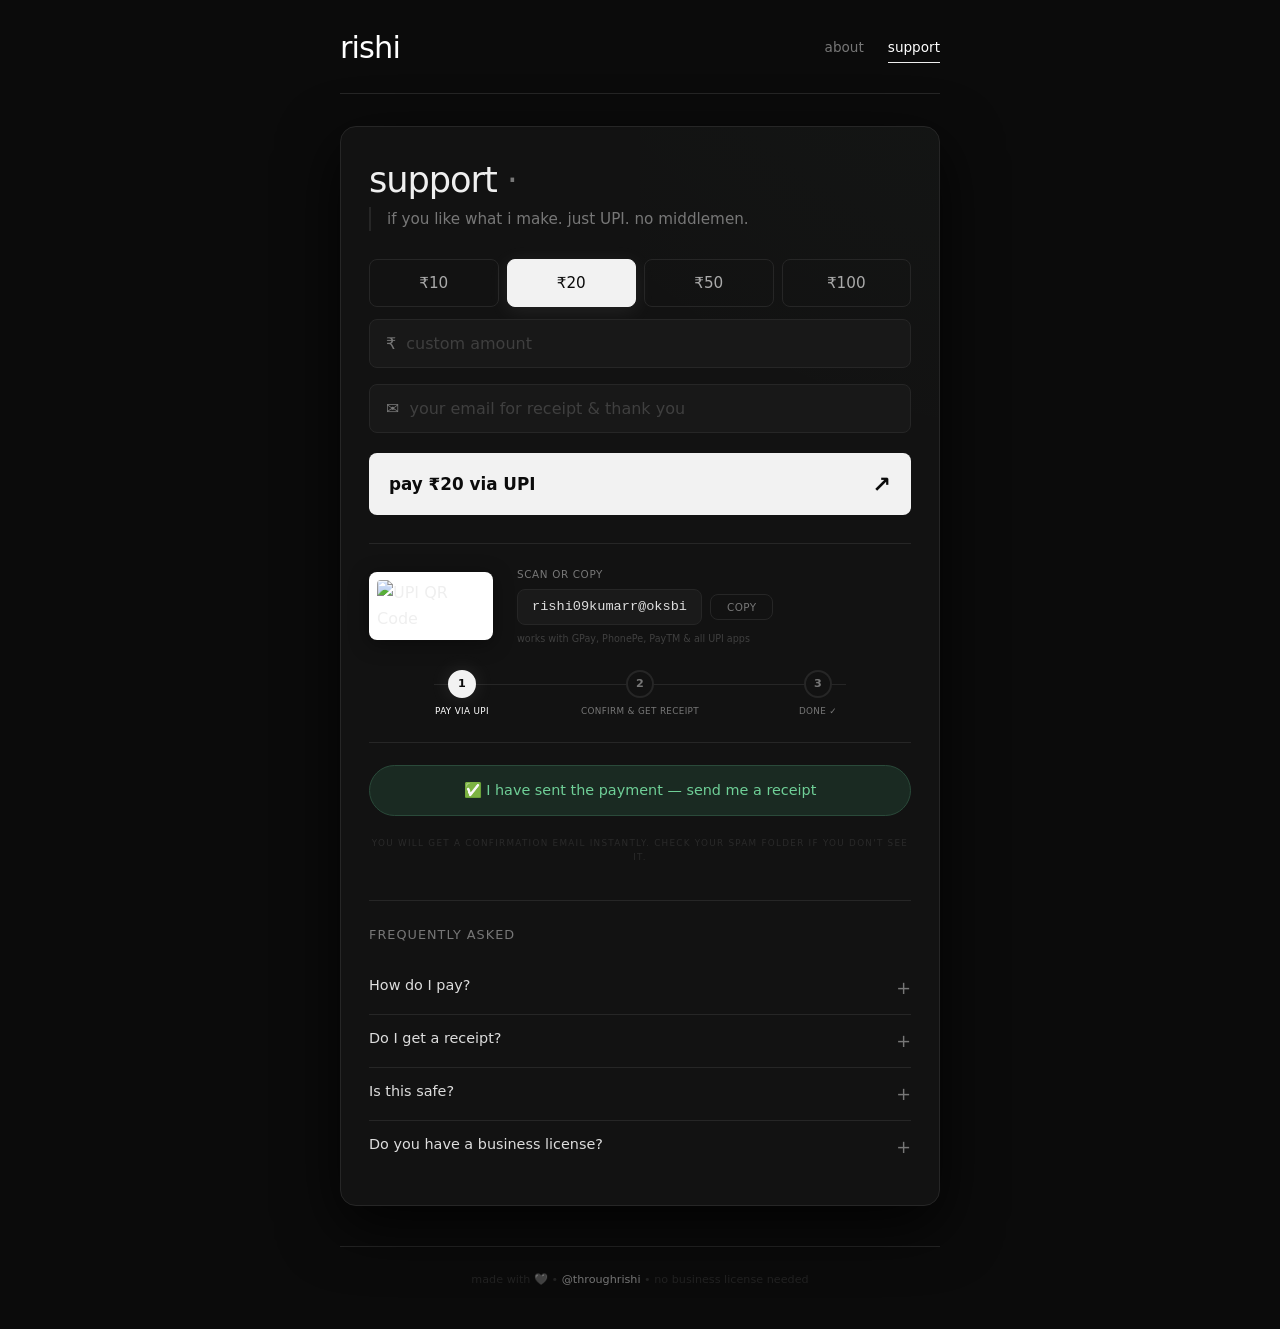
==== commit 9cb7d844: "Update support.html" ====
--- a/support.html
+++ b/support.html
@@ -1,952 +1,1734 @@
 <!DOCTYPE html>
 <html lang="en">
 <head>
-  <meta charset="UTF-8">
-  <meta name="viewport" content="width=device-width, initial-scale=1.0">
-
-  <title>support — rishi</title>
-  <meta
-    name="description"
-    content="support rishi."
-  >
-
-  <link
-    rel="icon"
-    type="image/png"
-    href="images/favicon.png"
-  >
-
-  <!-- Main website CSS -->
-  <link rel="stylesheet" href="css/style.css">
-
-
-  <style>
-
-    /* =================================
-       SUPPORT PAGE
-       ================================= */
-
-    .support-page {
-      overflow: hidden;
-    }
-
-    .support-content {
-      max-width: 760px;
-    }
-
-
-    /* =================================
-       PAYMENT BOX
-       ================================= */
-
-    .support-payment {
-      position: relative;
-
-      margin-top: 75px;
-
-      padding: 32px;
-
-      border: 1px solid var(--line);
-
-      background:
-        linear-gradient(
-          135deg,
-          rgba(255,255,255,0.025),
-          rgba(255,255,255,0)
-        );
-
-      overflow: hidden;
-    }
-
-
-    /* subtle corner detail */
-
-    .support-payment::before {
-      content: "";
-
-      position: absolute;
-
-      width: 120px;
-      height: 120px;
-
-      top: -70px;
-      right: -70px;
-
-      border: 1px solid #252525;
-
-      transform: rotate(45deg);
-
-      pointer-events: none;
-    }
-
-
-    /* =================================
-       PAYMENT HEADER
-       ================================= */
-
-    .support-label {
-      position: relative;
-
-      display: flex;
-
-      align-items: baseline;
-
-      justify-content: space-between;
-
-      gap: 20px;
-
-      padding-bottom: 22px;
-
-      border-bottom: 1px solid var(--line);
-    }
-
-
-    .support-label span {
-      color: var(--text);
-
-      font-size: 0.72rem;
-
-      text-transform: uppercase;
-
-      letter-spacing: 0.14em;
-    }
-
-
-    .support-label small {
-      color: var(--dim);
-
-      font-size: 0.6rem;
-
-      text-transform: uppercase;
-
-      letter-spacing: 0.1em;
-    }
-
-
-    /* =================================
-       AMOUNT BUTTONS
-       ================================= */
-
-    .amount-grid {
-      display: grid;
-
-      grid-template-columns:
-        repeat(4, 1fr);
-
-      gap: 6px;
-
-      margin-top: 22px;
-    }
-
-
-    .amount-button {
-      position: relative;
-
-      height: 58px;
-
-      border: 1px solid var(--line);
-
-      background: transparent;
-
-      color: #777;
-
-      cursor: pointer;
-
-      font-family: inherit;
-
-      font-size: 0.8rem;
-
-      transition:
-        color 0.2s ease,
-        background 0.2s ease,
-        border-color 0.2s ease;
-    }
-
-
-    .amount-button:hover {
-      color: var(--text);
-
-      border-color: #444;
-
-      background: #111;
-    }
-
-
-    .amount-button.selected {
-      color: #080808;
-
-      background: #f2f2f2;
-
-      border-color: #f2f2f2;
-    }
-
-
-    /* =================================
-       CUSTOM AMOUNT
-       ================================= */
-
-    .custom-amount {
-      position: relative;
-
-      display: flex;
-
-      align-items: center;
-
-      height: 58px;
-
-      margin-top: 6px;
-
-      border: 1px solid var(--line);
-
-      background: #0b0b0b;
-
-      transition:
-        border-color 0.2s ease;
-    }
-
-
-    .custom-amount:focus-within {
-      border-color: #555;
-    }
-
-
-    .custom-amount > span {
-      padding-left: 17px;
-
-      color: #777;
-
-      font-size: 0.8rem;
-    }
-
-
-    .custom-amount input {
-      width: 100%;
-
-      height: 100%;
-
-      padding: 0 16px 0 8px;
-
-      border: none;
-
-      outline: none;
-
-      background: transparent;
-
-      color: var(--text);
-
-      font-family: inherit;
-
-      font-size: 0.8rem;
-    }
-
-
-    .custom-amount input::placeholder {
-      color: #444;
-    }
-
-
-    .custom-amount input::-webkit-inner-spin-button,
-    .custom-amount input::-webkit-outer-spin-button {
-      -webkit-appearance: none;
-
-      margin: 0;
-    }
-
-
-    .custom-amount input[type="number"] {
-      -moz-appearance: textfield;
-    }
-
-
-    /* =================================
-       MAIN SUPPORT BUTTON
-       ================================= */
-
-    .support-button {
-      position: relative;
-
-      display: flex;
-
-      align-items: center;
-
-      justify-content: space-between;
-
-      width: 100%;
-
-      height: 68px;
-
-      margin-top: 18px;
-
-      padding: 0 20px;
-
-      border: 1px solid #eaeaea;
-
-      background: #eaeaea;
-
-      color: #080808;
-
-      cursor: pointer;
-
-      font-family: inherit;
-
-      font-size: 0.78rem;
-
-      text-transform: uppercase;
-
-      letter-spacing: 0.08em;
-
-      transition:
-        background 0.2s ease,
-        color 0.2s ease,
-        border-color 0.2s ease;
-    }
-
-
-    .support-button b {
-      font-size: 1.1rem;
-
-      font-weight: 400;
-
-      transition:
-        transform 0.2s ease;
-    }
-
-
-    .support-button:hover {
-      background: transparent;
-
-      color: #f2f2f2;
-
-      border-color: #444;
-    }
-
-
-    .support-button:hover b {
-      transform: translate(3px, -3px);
-    }
-
-
-    /* =================================
-       PAYMENT NOTE
-       ================================= */
-
-    .payment-note {
-      margin-top: 13px;
-
-      color: #3f3f3f;
-
-      font-size: 0.58rem;
-
-      text-transform: uppercase;
-
-      letter-spacing: 0.1em;
-    }
-
-
-    /* =================================
-       INSTAGRAM
-       ================================= */
-
-    .find-me {
-      margin-top: 100px;
-    }
-
-
-    /* =================================
-       MOBILE
-       ================================= */
-
-    @media (max-width: 600px) {
-
-      .support-content {
-        width: 100%;
-      }
-
-
-      .support-payment {
-        margin-top: 55px;
-
-        padding: 20px;
-      }
-
-
-      .support-label {
-        align-items: flex-start;
-
-        flex-direction: column;
-
-        gap: 6px;
-      }
-
-
-      .amount-grid {
-        grid-template-columns:
-          repeat(2, 1fr);
-
-        gap: 6px;
-
-        margin-top: 18px;
-      }
-
-
-      .amount-button {
-        height: 56px;
-      }
-
-
-      .custom-amount {
-        height: 56px;
-      }
-
-
-      .support-button {
-        height: 62px;
-
-        margin-top: 15px;
-      }
-
-
-      .payment-note {
-        font-size: 0.52rem;
-      }
-
-
-      .find-me {
-        margin-top: 75px;
-      }
-
-    }
-
-  </style>
-
+    <meta charset="UTF-8" />
+    <meta name="viewport" content="width=device-width, initial-scale=1.0" />
+    <title>support · rishi</title>
+    <meta name="description" content="support rishi via UPI — no middlemen, no business license." />
+    <link rel="icon" type="image/png" href="images/favicon.png" />
+
+    <!-- ==========================================
+    STYLES — fully responsive, dark theme, rich animations
+    ========================================== -->
+    <style>
+        /* ---------- RESET & BASE ---------- */
+        *,
+        *::before,
+        *::after {
+            margin: 0;
+            padding: 0;
+            box-sizing: border-box;
+        }
+
+        :root {
+            --bg: #0b0b0b;
+            --card-bg: #121212;
+            --border: #262626;
+            --text: #efefef;
+            --dim: #777;
+            --muted: #3a3a3a;
+            --accent: #f2f2f2;
+            --success: #6fcf97;
+            --success-glow: rgba(111, 207, 151, 0.25);
+            --error: #f28b82;
+            --radius: 16px;
+            --radius-sm: 8px;
+            --shadow: 0 20px 60px rgba(0, 0, 0, 0.8);
+            --transition: 0.3s cubic-bezier(0.4, 0, 0.2, 1);
+        }
+
+        html {
+            scroll-behavior: smooth;
+        }
+
+        body {
+            background: var(--bg);
+            color: var(--text);
+            font-family: 'Inter', -apple-system, BlinkMacSystemFont, 'Segoe UI', Roboto, system-ui, sans-serif;
+            min-height: 100vh;
+            display: flex;
+            flex-direction: column;
+            align-items: center;
+            padding: 24px 16px 40px;
+            line-height: 1.6;
+            -webkit-font-smoothing: antialiased;
+        }
+
+        /* ---------- SCROLLBAR ---------- */
+        ::-webkit-scrollbar {
+            width: 6px;
+        }
+        ::-webkit-scrollbar-track {
+            background: var(--bg);
+        }
+        ::-webkit-scrollbar-thumb {
+            background: var(--muted);
+            border-radius: 10px;
+        }
+        ::-webkit-scrollbar-thumb:hover {
+            background: #555;
+        }
+
+        /* ---------- TYPOGRAPHY ---------- */
+        a {
+            color: inherit;
+            text-decoration: none;
+        }
+
+        .container {
+            max-width: 600px;
+            width: 100%;
+        }
+
+        /* ---------- HEADER ---------- */
+        .site-header {
+            display: flex;
+            justify-content: space-between;
+            align-items: center;
+            padding-bottom: 20px;
+            border-bottom: 1px solid var(--border);
+            margin-bottom: 32px;
+            flex-wrap: wrap;
+            gap: 12px;
+        }
+
+        .logo {
+            font-size: 1.9rem;
+            font-weight: 350;
+            letter-spacing: -0.03em;
+            color: #fff;
+            transition: var(--transition);
+        }
+        .logo:hover {
+            opacity: 0.7;
+        }
+
+        .nav {
+            display: flex;
+            gap: 24px;
+            font-size: 0.85rem;
+            font-weight: 400;
+        }
+        .nav a {
+            color: var(--dim);
+            transition: var(--transition);
+            position: relative;
+        }
+        .nav a::after {
+            content: '';
+            position: absolute;
+            bottom: -4px;
+            left: 0;
+            width: 0;
+            height: 1px;
+            background: var(--text);
+            transition: var(--transition);
+        }
+        .nav a:hover {
+            color: #fff;
+        }
+        .nav a:hover::after {
+            width: 100%;
+        }
+        .nav a.active {
+            color: #fff;
+        }
+        .nav a.active::after {
+            width: 100%;
+        }
+
+        /* ---------- CARD ---------- */
+        .card {
+            background: var(--card-bg);
+            border: 1px solid var(--border);
+            border-radius: var(--radius);
+            padding: 32px 28px;
+            box-shadow: var(--shadow);
+            transition: var(--transition);
+            margin-bottom: 24px;
+            position: relative;
+            overflow: hidden;
+        }
+
+        /* subtle ambient glow */
+        .card::before {
+            content: '';
+            position: absolute;
+            top: -50%;
+            right: -50%;
+            width: 100%;
+            height: 100%;
+            background: radial-gradient(circle at 70% 20%, rgba(111, 207, 151, 0.03), transparent 70%);
+            pointer-events: none;
+        }
+
+        .card-title {
+            font-size: 2.2rem;
+            font-weight: 400;
+            letter-spacing: -0.03em;
+            line-height: 1.2;
+            position: relative;
+            z-index: 1;
+        }
+        .card-title span {
+            color: var(--dim);
+        }
+
+        .card-sub {
+            color: var(--dim);
+            font-size: 0.95rem;
+            border-left: 2px solid var(--border);
+            padding-left: 16px;
+            margin-top: 6px;
+            margin-bottom: 28px;
+            position: relative;
+            z-index: 1;
+        }
+
+        /* ---------- AMOUNT GRID ---------- */
+        .amount-grid {
+            display: grid;
+            grid-template-columns: repeat(4, 1fr);
+            gap: 8px;
+            margin-bottom: 12px;
+            position: relative;
+            z-index: 1;
+        }
+
+        .amount-btn {
+            background: transparent;
+            border: 1px solid var(--border);
+            color: #aaa;
+            padding: 14px 0;
+            border-radius: var(--radius-sm);
+            cursor: pointer;
+            font-size: 0.95rem;
+            font-weight: 500;
+            transition: var(--transition);
+            font-family: inherit;
+            position: relative;
+            overflow: hidden;
+        }
+        .amount-btn::after {
+            content: '';
+            position: absolute;
+            inset: 0;
+            background: var(--accent);
+            opacity: 0;
+            transition: var(--transition);
+        }
+        .amount-btn:hover {
+            border-color: #555;
+            color: #fff;
+            background: #1a1a1a;
+        }
+        .amount-btn.active {
+            background: var(--accent);
+            color: #0b0b0b;
+            border-color: var(--accent);
+            box-shadow: 0 4px 20px rgba(242, 242, 242, 0.08);
+        }
+        .amount-btn.active::after {
+            opacity: 0;
+        }
+
+        /* ---------- INPUT GROUPS ---------- */
+        .input-group,
+        .email-group {
+            display: flex;
+            align-items: center;
+            background: #181818;
+            border: 1px solid var(--border);
+            border-radius: var(--radius-sm);
+            padding: 0 16px;
+            transition: var(--transition);
+            position: relative;
+            z-index: 1;
+        }
+        .input-group {
+            margin: 8px 0 4px 0;
+        }
+        .email-group {
+            margin: 16px 0 20px 0;
+        }
+        .input-group:focus-within,
+        .email-group:focus-within {
+            border-color: #555;
+        }
+        .input-group span,
+        .email-group .icon {
+            color: var(--dim);
+            margin-right: 10px;
+            font-size: 1rem;
+        }
+        .input-group input,
+        .email-group input {
+            background: transparent;
+            border: none;
+            padding: 14px 0;
+            width: 100%;
+            color: #fff;
+            font-size: 1rem;
+            outline: none;
+            font-family: inherit;
+        }
+        .input-group input::placeholder,
+        .email-group input::placeholder {
+            color: #3f3f3f;
+        }
+        .input-group input[type="number"]::-webkit-inner-spin-button,
+        .input-group input[type="number"]::-webkit-outer-spin-button {
+            -webkit-appearance: none;
+            margin: 0;
+        }
+        .input-group input[type="number"] {
+            -moz-appearance: textfield;
+        }
+
+        /* ---------- PRIMARY PAY BUTTON ---------- */
+        .pay-btn {
+            width: 100%;
+            padding: 18px 20px;
+            background: var(--accent);
+            color: #0b0b0b;
+            border: none;
+            border-radius: var(--radius-sm);
+            font-size: 1.05rem;
+            font-weight: 600;
+            cursor: pointer;
+            transition: var(--transition);
+            display: flex;
+            justify-content: space-between;
+            align-items: center;
+            font-family: inherit;
+            margin-top: 4px;
+            position: relative;
+            z-index: 1;
+            overflow: hidden;
+        }
+        .pay-btn::after {
+            content: '';
+            position: absolute;
+            inset: 0;
+            background: linear-gradient(135deg, rgba(255, 255, 255, 0.1), transparent);
+            opacity: 0;
+            transition: var(--transition);
+        }
+        .pay-btn:hover {
+            background: #ffffff;
+            transform: scale(1.01);
+            box-shadow: 0 8px 30px rgba(242, 242, 242, 0.05);
+        }
+        .pay-btn:hover::after {
+            opacity: 1;
+        }
+        .pay-btn:active {
+            transform: scale(0.97);
+        }
+        .pay-btn .arrow {
+            font-size: 1.4rem;
+            transition: var(--transition);
+        }
+        .pay-btn:hover .arrow {
+            transform: translateX(4px);
+        }
+
+        /* ---------- DIVIDER ---------- */
+        .divider {
+            border-top: 1px solid var(--border);
+            margin: 28px 0 22px 0;
+            position: relative;
+            z-index: 1;
+        }
+
+        /* ---------- QR + UPI INFO ---------- */
+        .qr-section {
+            display: flex;
+            gap: 24px;
+            align-items: center;
+            flex-wrap: wrap;
+            position: relative;
+            z-index: 1;
+        }
+        .qr-box {
+            background: #fff;
+            padding: 8px;
+            border-radius: var(--radius-sm);
+            flex: 0 0 124px;
+            box-shadow: 0 4px 20px rgba(0, 0, 0, 0.4);
+            transition: var(--transition);
+        }
+        .qr-box img {
+            width: 100%;
+            height: auto;
+            display: block;
+            border-radius: 4px;
+            background: #fff;
+        }
+        .qr-box:hover {
+            transform: scale(1.02);
+        }
+
+        .upi-text {
+            flex: 1;
+            min-width: 160px;
+        }
+        .upi-text .label {
+            font-size: 0.65rem;
+            color: var(--dim);
+            text-transform: uppercase;
+            letter-spacing: 0.06em;
+        }
+        .upi-id-wrapper {
+            display: flex;
+            align-items: center;
+            flex-wrap: wrap;
+            gap: 8px;
+            margin: 6px 0 4px;
+        }
+        .upi-id-wrapper code {
+            background: #1a1a1a;
+            padding: 6px 14px;
+            border-radius: var(--radius-sm);
+            color: #ddd;
+            font-size: 0.85rem;
+            border: 1px solid var(--border);
+            word-break: break-all;
+            font-family: 'SF Mono', 'Fira Code', monospace;
+        }
+        .copy-btn {
+            background: transparent;
+            border: 1px solid var(--border);
+            color: var(--dim);
+            padding: 6px 16px;
+            border-radius: var(--radius-sm);
+            cursor: pointer;
+            font-size: 0.65rem;
+            font-weight: 500;
+            transition: var(--transition);
+            font-family: inherit;
+            text-transform: uppercase;
+            letter-spacing: 0.04em;
+        }
+        .copy-btn:hover {
+            border-color: #555;
+            color: #fff;
+        }
+        .copy-btn.copied {
+            border-color: var(--success);
+            color: var(--success);
+        }
+        .upi-text .hint {
+            font-size: 0.6rem;
+            color: #3f3f3f;
+            margin-top: 6px;
+        }
+
+        /* ---------- TIMELINE ---------- */
+        .timeline {
+            display: flex;
+            justify-content: space-between;
+            margin: 24px 0 8px;
+            padding: 0 4px;
+            position: relative;
+            z-index: 1;
+        }
+        .timeline::before {
+            content: '';
+            position: absolute;
+            top: 14px;
+            left: 12%;
+            right: 12%;
+            height: 1px;
+            background: var(--border);
+            z-index: 0;
+        }
+        .step {
+            display: flex;
+            flex-direction: column;
+            align-items: center;
+            z-index: 1;
+            gap: 6px;
+            flex: 1;
+            transition: var(--transition);
+        }
+        .step .circle {
+            width: 28px;
+            height: 28px;
+            border-radius: 50%;
+            background: var(--card-bg);
+            border: 2px solid var(--border);
+            display: flex;
+            align-items: center;
+            justify-content: center;
+            font-size: 0.7rem;
+            font-weight: 600;
+            color: var(--dim);
+            transition: var(--transition);
+        }
+        .step.active .circle {
+            border-color: var(--accent);
+            background: var(--accent);
+            color: #0b0b0b;
+            box-shadow: 0 0 20px rgba(242, 242, 242, 0.1);
+        }
+        .step.done .circle {
+            border-color: var(--success);
+            background: var(--success);
+            color: #0b0b0b;
+            box-shadow: 0 0 20px var(--success-glow);
+        }
+        .step .label {
+            font-size: 0.55rem;
+            text-transform: uppercase;
+            letter-spacing: 0.04em;
+            color: var(--dim);
+            text-align: center;
+        }
+        .step.active .label {
+            color: #fff;
+        }
+        .step.done .label {
+            color: var(--success);
+        }
+
+        /* ---------- CONFIRM SECTION ---------- */
+        .confirm-section {
+            margin-top: 24px;
+            padding-top: 22px;
+            border-top: 1px solid var(--border);
+            text-align: center;
+            position: relative;
+            z-index: 1;
+        }
+        .confirm-btn {
+            background: #1a2a22;
+            border: 1px solid #2a4a3a;
+            color: var(--success);
+            padding: 16px 24px;
+            border-radius: 40px;
+            font-size: 0.9rem;
+            font-weight: 500;
+            cursor: pointer;
+            transition: var(--transition);
+            width: 100%;
+            font-family: inherit;
+            display: flex;
+            align-items: center;
+            justify-content: center;
+            gap: 10px;
+            position: relative;
+            overflow: hidden;
+        }
+        .confirm-btn::after {
+            content: '';
+            position: absolute;
+            inset: 0;
+            background: linear-gradient(135deg, rgba(111, 207, 151, 0.05), transparent);
+            opacity: 0;
+            transition: var(--transition);
+        }
+        .confirm-btn:hover {
+            background: #1f3328;
+            border-color: #3a6a4a;
+            transform: scale(1.01);
+        }
+        .confirm-btn:hover::after {
+            opacity: 1;
+        }
+        .confirm-btn:disabled {
+            opacity: 0.4;
+            cursor: not-allowed;
+            transform: none;
+            background: #141414;
+            border-color: var(--border);
+            color: #555;
+        }
+        .confirm-btn .spinner {
+            display: none;
+            width: 18px;
+            height: 18px;
+            border: 2px solid rgba(111, 207, 151, 0.2);
+            border-top-color: var(--success);
+            border-radius: 50%;
+            animation: spin 0.8s linear infinite;
+        }
+        .confirm-btn.loading .spinner {
+            display: inline-block;
+        }
+        .confirm-btn.loading .btn-text {
+            opacity: 0.7;
+        }
+
+        @keyframes spin {
+            to {
+                transform: rotate(360deg);
+            }
+        }
+
+        /* ---------- STATUS MESSAGES ---------- */
+        .status-msg {
+            margin-top: 16px;
+            padding: 16px 20px;
+            border-radius: var(--radius-sm);
+            font-size: 0.9rem;
+            display: none;
+            background: #161616;
+            border: 1px solid var(--border);
+            text-align: left;
+            line-height: 1.6;
+            animation: fadeSlide 0.4s ease;
+            position: relative;
+            z-index: 1;
+        }
+        .status-msg.show {
+            display: block;
+        }
+        .status-msg.success {
+            border-color: #2a5a3a;
+            color: var(--success);
+            background: #0f1f15;
+            box-shadow: 0 0 30px rgba(111, 207, 151, 0.05);
+        }
+        .status-msg.error {
+            border-color: #5a2a2a;
+            color: var(--error);
+            background: #1f0f0f;
+        }
+        .status-msg.info {
+            border-color: #2a3a5a;
+            color: #8ab4f8;
+            background: #0f1520;
+        }
+
+        /* ---------- SUCCESS ANIMATION OVERLAY ---------- */
+        .success-overlay {
+            display: none;
+            position: fixed;
+            inset: 0;
+            z-index: 10000;
+            background: rgba(0, 0, 0, 0.85);
+            backdrop-filter: blur(12px);
+            align-items: center;
+            justify-content: center;
+            animation: fadeIn 0.5s ease;
+        }
+        .success-overlay.show {
+            display: flex;
+        }
+
+        .success-modal {
+            background: var(--card-bg);
+            border: 1px solid var(--border);
+            border-radius: var(--radius);
+            padding: 48px 40px 40px;
+            max-width: 440px;
+            width: 90%;
+            text-align: center;
+            animation: scaleIn 0.5s cubic-bezier(0.34, 1.56, 0.64, 1);
+            box-shadow: 0 40px 80px rgba(0, 0, 0, 0.8);
+            position: relative;
+            overflow: hidden;
+        }
+        .success-modal::before {
+            content: '';
+            position: absolute;
+            top: -60%;
+            left: -60%;
+            width: 200%;
+            height: 200%;
+            background: radial-gradient(circle at center, rgba(111, 207, 151, 0.06), transparent 60%);
+            pointer-events: none;
+        }
+
+        .success-icon-wrap {
+            width: 100px;
+            height: 100px;
+            margin: 0 auto 20px;
+            position: relative;
+        }
+        .success-icon-wrap svg {
+            width: 100px;
+            height: 100px;
+        }
+        .success-ring {
+            fill: none;
+            stroke: var(--success);
+            stroke-width: 4;
+            stroke-linecap: round;
+            stroke-dasharray: 188.5;
+            stroke-dashoffset: 188.5;
+            animation: drawCircle 0.8s ease forwards 0.2s;
+        }
+        .success-check {
+            fill: none;
+            stroke: var(--success);
+            stroke-width: 5;
+            stroke-linecap: round;
+            stroke-linejoin: round;
+            stroke-dasharray: 50;
+            stroke-dashoffset: 50;
+            animation: drawCheck 0.5s ease forwards 0.7s;
+        }
+        .success-glow-ring {
+            fill: none;
+            stroke: var(--success);
+            stroke-width: 2;
+            stroke-linecap: round;
+            opacity: 0.15;
+            animation: pulseGlow 2s ease-in-out infinite 1s;
+        }
+
+        @keyframes drawCircle {
+            to {
+                stroke-dashoffset: 0;
+            }
+        }
+        @keyframes drawCheck {
+            to {
+                stroke-dashoffset: 0;
+            }
+        }
+        @keyframes pulseGlow {
+            0%,
+            100% {
+                opacity: 0.1;
+                transform: scale(1);
+            }
+            50% {
+                opacity: 0.25;
+                transform: scale(1.05);
+            }
+        }
+
+        .success-modal h2 {
+            font-size: 1.6rem;
+            font-weight: 400;
+            margin-bottom: 6px;
+            position: relative;
+            z-index: 1;
+        }
+        .success-modal .sub {
+            color: var(--dim);
+            font-size: 0.9rem;
+            margin-bottom: 16px;
+            position: relative;
+            z-index: 1;
+        }
+        .success-modal .receipt-box {
+            background: #161616;
+            border: 1px solid var(--border);
+            border-radius: var(--radius-sm);
+            padding: 16px 20px;
+            text-align: left;
+            margin: 16px 0 20px;
+            position: relative;
+            z-index: 1;
+        }
+        .success-modal .receipt-box .row {
+            display: flex;
+            justify-content: space-between;
+            padding: 6px 0;
+            font-size: 0.85rem;
+        }
+        .success-modal .receipt-box .row .label {
+            color: var(--dim);
+        }
+        .success-modal .receipt-box .row .value {
+            color: #fff;
+            font-weight: 500;
+        }
+        .success-modal .receipt-box .divider-sm {
+            border-top: 1px solid var(--border);
+            margin: 8px 0;
+        }
+
+        .success-modal .spam-note {
+            font-size: 0.7rem;
+            color: var(--dim);
+            background: #161616;
+            border: 1px solid var(--border);
+            border-radius: var(--radius-sm);
+            padding: 10px 14px;
+            margin-bottom: 20px;
+            position: relative;
+            z-index: 1;
+        }
+        .success-modal .spam-note strong {
+            color: #fff;
+        }
+
+        .success-modal .close-success-btn {
+            background: var(--accent);
+            color: #0b0b0b;
+            border: none;
+            padding: 14px 32px;
+            border-radius: 40px;
+            font-size: 0.9rem;
+            font-weight: 600;
+            cursor: pointer;
+            transition: var(--transition);
+            font-family: inherit;
+            position: relative;
+            z-index: 1;
+        }
+        .success-modal .close-success-btn:hover {
+            background: #ffffff;
+            transform: scale(1.02);
+        }
+
+        @keyframes fadeIn {
+            from {
+                opacity: 0;
+            }
+            to {
+                opacity: 1;
+            }
+        }
+        @keyframes scaleIn {
+            from {
+                opacity: 0;
+                transform: scale(0.9) translateY(20px);
+            }
+            to {
+                opacity: 1;
+                transform: scale(1) translateY(0);
+            }
+        }
+
+        /* ---------- CONFETTI CANVAS ---------- */
+        #confettiCanvas {
+            position: fixed;
+            top: 0;
+            left: 0;
+            width: 100%;
+            height: 100%;
+            pointer-events: none;
+            z-index: 9999;
+        }
+
+        /* ---------- FOOTNOTE ---------- */
+        .footnote {
+            font-size: 0.55rem;
+            color: #2a2a2a;
+            margin-top: 20px;
+            text-align: center;
+            text-transform: uppercase;
+            letter-spacing: 0.08rem;
+            position: relative;
+            z-index: 1;
+        }
+
+        /* ---------- FAQ ---------- */
+        .faq-section {
+            margin-top: 36px;
+            padding-top: 24px;
+            border-top: 1px solid var(--border);
+            position: relative;
+            z-index: 1;
+        }
+        .faq-title {
+            font-size: 0.8rem;
+            text-transform: uppercase;
+            letter-spacing: 0.08em;
+            color: var(--dim);
+            margin-bottom: 16px;
+        }
+        .faq-item {
+            border-bottom: 1px solid var(--border);
+            padding: 12px 0;
+        }
+        .faq-item:last-child {
+            border-bottom: none;
+        }
+        .faq-q {
+            font-weight: 500;
+            font-size: 0.9rem;
+            color: #ddd;
+            display: flex;
+            justify-content: space-between;
+            cursor: pointer;
+            user-select: none;
+            transition: var(--transition);
+        }
+        .faq-q:hover {
+            color: #fff;
+        }
+        .faq-q .icon {
+            color: var(--dim);
+            transition: var(--transition);
+            font-size: 1.1rem;
+        }
+        .faq-q.open .icon {
+            transform: rotate(45deg);
+        }
+        .faq-a {
+            font-size: 0.85rem;
+            color: var(--dim);
+            max-height: 0;
+            overflow: hidden;
+            transition: max-height 0.3s ease, padding 0.3s ease, opacity 0.3s ease;
+            padding-top: 0;
+            opacity: 0;
+        }
+        .faq-a.open {
+            max-height: 200px;
+            padding-top: 8px;
+            opacity: 1;
+        }
+
+        /* ---------- TOAST ---------- */
+        .toast-container {
+            position: fixed;
+            top: 24px;
+            right: 24px;
+            z-index: 99999;
+            display: flex;
+            flex-direction: column;
+            gap: 10px;
+            max-width: 360px;
+            width: 100%;
+            pointer-events: none;
+        }
+        .toast {
+            background: #1a1a1a;
+            border: 1px solid var(--border);
+            border-radius: var(--radius-sm);
+            padding: 14px 18px;
+            color: #fff;
+            font-size: 0.85rem;
+            box-shadow: 0 12px 40px rgba(0, 0, 0, 0.6);
+            display: flex;
+            align-items: center;
+            gap: 12px;
+            pointer-events: auto;
+            animation: toastIn 0.4s ease;
+            backdrop-filter: blur(8px);
+        }
+        .toast.success {
+            border-color: var(--success);
+        }
+        .toast.error {
+            border-color: var(--error);
+        }
+        .toast .toast-icon {
+            font-size: 1.2rem;
+        }
+        @keyframes toastIn {
+            0% {
+                opacity: 0;
+                transform: translateX(40px);
+            }
+            100% {
+                opacity: 1;
+                transform: translateX(0);
+            }
+        }
+
+        /* ---------- FOOTER ---------- */
+        .site-footer {
+            margin-top: 40px;
+            text-align: center;
+            font-size: 0.7rem;
+            color: #222;
+            border-top: 1px solid var(--border);
+            padding-top: 24px;
+            width: 100%;
+        }
+        .site-footer a {
+            color: var(--dim);
+            transition: var(--transition);
+        }
+        .site-footer a:hover {
+            color: #fff;
+        }
+
+        /* ---------- RESPONSIVE ---------- */
+        @media (max-width: 550px) {
+            .card {
+                padding: 24px 16px;
+            }
+            .amount-grid {
+                grid-template-columns: repeat(2, 1fr);
+                gap: 6px;
+            }
+            .qr-section {
+                flex-direction: column-reverse;
+                align-items: center;
+                text-align: center;
+            }
+            .qr-box {
+                flex: 0 0 160px;
+                width: 160px;
+            }
+            .upi-id-wrapper {
+                justify-content: center;
+            }
+            .timeline {
+                flex-wrap: wrap;
+                gap: 8px;
+                justify-content: center;
+            }
+            .timeline::before {
+                display: none;
+            }
+            .step {
+                flex: 0 0 auto;
+                padding: 0 8px;
+            }
+            .card-title {
+                font-size: 1.8rem;
+            }
+            .nav {
+                gap: 14px;
+                font-size: 0.75rem;
+            }
+            .toast-container {
+                top: 12px;
+                right: 12px;
+                max-width: calc(100% - 24px);
+            }
+            .success-modal {
+                padding: 32px 20px 28px;
+            }
+            .success-modal .receipt-box .row {
+                font-size: 0.75rem;
+                flex-wrap: wrap;
+                gap: 4px;
+            }
+        }
+
+        @media (max-width: 380px) {
+            .amount-grid {
+                grid-template-columns: 1fr 1fr;
+            }
+            .amount-btn {
+                font-size: 0.8rem;
+                padding: 12px 0;
+            }
+            .card {
+                padding: 16px 12px;
+            }
+        }
+    </style>
 </head>
 
-
 <body>
 
-
-  <!-- =================================
-       HEADER
-       ================================= -->
-
-  <header class="site-header">
-
-    <a
-      href="index.html"
-      class="logo"
-    >
-      rishi
-    </a>
-
-
-    <nav class="nav">
-
-      <a href="about.html">
-        about
-      </a>
-
-      <a href="things.html">
-        things
-      </a>
-
-      <a href="photos.html">
-        photos
-      </a>
-
-      <a href="now.html">
-        now
-      </a>
-
-      <a
-        href="support.html"
-        class="active"
-      >
-        support
-      </a>
-
-    </nav>
-
-  </header>
-
-
-
-  <!-- =================================
-       MAIN
-       ================================= -->
-
-  <main class="page support-page">
-
-
-    <!-- PAGE HEADING -->
-
-    <section class="page-heading">
-
-      <div class="heading-meta">
-
-        <span class="eyebrow">
-          05 / support
-        </span>
-
-        <span class="heading-number">
-          05
-        </span>
-
-      </div>
-
-
-      <h1>
-        if you<br>
-        want to.
-      </h1>
-
-    </section>
-
-
-
-    <!-- SUPPORT CONTENT -->
-
-    <section class="support-content">
-
-
-      <p class="big-copy">
-        if you like what i make and want to help me
-        keep making things, you can support me here.
-      </p>
-
-
-      <p class="support-description">
-        no subscriptions. no memberships.
-        just a little support if you feel like it.
-      </p>
-
-
-
-      <!-- =================================
-           PAYMENT
-           ================================= -->
-
-      <section class="support-payment">
-
-
-        <div class="support-label">
-
-          <span>
-            support
-          </span>
-
-          <small>
-            choose an amount
-          </small>
-
+    <!-- ==========================================
+    CONFETTI CANVAS
+    ========================================== -->
+    <canvas id="confettiCanvas"></canvas>
+
+    <!-- ==========================================
+    SUCCESS OVERLAY
+    ========================================== -->
+    <div class="success-overlay" id="successOverlay">
+        <div class="success-modal">
+            <div class="success-icon-wrap">
+                <svg viewBox="0 0 100 100">
+                    <circle class="success-ring" cx="50" cy="50" r="30" />
+                    <circle class="success-glow-ring" cx="50" cy="50" r="38" />
+                    <path class="success-check" d="M38 52l8 8 18-18" />
+                </svg>
+            </div>
+            <h2>Payment Confirmed</h2>
+            <p class="sub">Thank you for your support 🙏</p>
+
+            <div class="receipt-box">
+                <div class="row">
+                    <span class="label">Amount</span>
+                    <span class="value" id="receiptAmount">₹20</span>
+                </div>
+                <div class="row">
+                    <span class="label">UPI ID</span>
+                    <span class="value" id="receiptUpi">rishi09kumarr@oksbi</span>
+                </div>
+                <div class="divider-sm"></div>
+                <div class="row">
+                    <span class="label">Receipt sent to</span>
+                    <span class="value" id="receiptEmail">—</span>
+                </div>
+                <div class="row">
+                    <span class="label">Transaction ID</span>
+                    <span class="value" id="receiptTxn">—</span>
+                </div>
+            </div>
+
+            <div class="spam-note">
+                📬 <strong>Check your spam folder</strong> if you don't see the receipt email in your inbox within 2 minutes.
+            </div>
+
+            <button class="close-success-btn" id="closeSuccessBtn">Continue</button>
         </div>
-
-
-
-        <!-- AMOUNTS -->
-
-        <div class="amount-grid">
-
-          <button
-            class="amount-button"
-            data-amount="10"
-            type="button"
-          >
-            ₹10
-          </button>
-
-
-          <button
-            class="amount-button selected"
-            data-amount="20"
-            type="button"
-          >
-            ₹20
-          </button>
-
-
-          <button
-            class="amount-button"
-            data-amount="50"
-            type="button"
-          >
-            ₹50
-          </button>
-
-
-          <button
-            class="amount-button"
-            data-amount="100"
-            type="button"
-          >
-            ₹100
-          </button>
-
+    </div>
+
+    <!-- ==========================================
+    TOAST CONTAINER
+    ========================================== -->
+    <div id="toastContainer" class="toast-container"></div>
+
+    <!-- ==========================================
+    MAIN CONTAINER
+    ========================================== -->
+    <div class="container">
+
+        <!-- ========== HEADER ========== -->
+        <header class="site-header">
+            <a href="index.html" class="logo">rishi</a>
+            <nav class="nav">
+                <a href="about.html">about</a>
+                <a href="support.html" class="active">support</a>
+            </nav>
+        </header>
+
+        <!-- ========== CARD ========== -->
+        <div class="card">
+
+            <h1 class="card-title">support <span>·</span></h1>
+            <p class="card-sub">if you like what i make. just UPI. no middlemen.</p>
+
+            <!-- AMOUNT GRID -->
+            <div class="amount-grid" id="amountGrid">
+                <button class="amount-btn" data-val="10">₹10</button>
+                <button class="amount-btn active" data-val="20">₹20</button>
+                <button class="amount-btn" data-val="50">₹50</button>
+                <button class="amount-btn" data-val="100">₹100</button>
+            </div>
+
+            <!-- CUSTOM AMOUNT -->
+            <div class="input-group">
+                <span>₹</span>
+                <input type="number" id="customAmount" min="10" step="1" placeholder="custom amount" />
+            </div>
+
+            <!-- EMAIL INPUT -->
+            <div class="email-group">
+                <span class="icon">✉</span>
+                <input type="email" id="userEmail" placeholder="your email for receipt &amp; thank you" />
+            </div>
+
+            <!-- PAY BUTTON -->
+            <button class="pay-btn" id="payBtn">
+                <span>pay via UPI</span>
+                <span class="arrow">↗</span>
+            </button>
+
+            <!-- DIVIDER -->
+            <div class="divider"></div>
+
+            <!-- QR + UPI INFO -->
+            <div class="qr-section">
+                <div class="qr-box">
+                    <img id="qrImage"
+                    src="https://api.qrserver.com/v1/create-qr-code/?size=160x160&data=upi://pay?pa=rishi09kumarr@oksbi&am=20"
+                    alt="UPI QR Code" />
+                </div>
+                <div class="upi-text">
+                    <div class="label">scan or copy</div>
+                    <div class="upi-id-wrapper">
+                        <code id="upiDisplay">rishi09kumarr@oksbi</code>
+                        <button class="copy-btn" id="copyBtn">copy</button>
+                    </div>
+                    <div class="hint">works with GPay, PhonePe, PayTM &amp; all UPI apps</div>
+                </div>
+            </div>
+
+            <!-- TIMELINE -->
+            <div class="timeline" id="timeline">
+                <div class="step active" data-step="1">
+                    <div class="circle">1</div>
+                    <span class="label">Pay via UPI</span>
+                </div>
+                <div class="step" data-step="2">
+                    <div class="circle">2</div>
+                    <span class="label">Confirm &amp; get receipt</span>
+                </div>
+                <div class="step" data-step="3">
+                    <div class="circle">3</div>
+                    <span class="label">Done ✓</span>
+                </div>
+            </div>
+
+            <!-- CONFIRM SECTION -->
+            <div class="confirm-section">
+                <button class="confirm-btn" id="confirmBtn">
+                    <span class="spinner"></span>
+                    <span class="btn-text">✅ I have sent the payment — send me a receipt</span>
+                </button>
+                <div id="statusMsg" class="status-msg"></div>
+            </div>
+
+            <div class="footnote">
+                you will get a confirmation email instantly. check your spam folder if you don't see it.
+            </div>
+
+            <!-- ========== FAQ ========== -->
+            <div class="faq-section">
+                <div class="faq-title">frequently asked</div>
+
+                <div class="faq-item">
+                    <div class="faq-q" data-target="faq1">
+                        <span>How do I pay?</span>
+                        <span class="icon">+</span>
+                    </div>
+                    <div class="faq-a" id="faq1">Click the "pay via UPI" button — it opens your UPI app with the amount pre-filled. You can also scan the QR code with any UPI app.</div>
+                </div>
+
+                <div class="faq-item">
+                    <div class="faq-q" data-target="faq2">
+                        <span>Do I get a receipt?</span>
+                        <span class="icon">+</span>
+                    </div>
+                    <div class="faq-a" id="faq2">Yes! After you pay, click the "I have sent the payment" button and enter your email. You'll receive a confirmation email instantly (check your spam folder).</div>
+                </div>
+
+                <div class="faq-item">
+                    <div class="faq-q" data-target="faq3">
+                        <span>Is this safe?</span>
+                        <span class="icon">+</span>
+                    </div>
+                    <div class="faq-a" id="faq3">Absolutely. You're using your own UPI app — we never see your bank details. This is just a payment request page, like a personal collection link.</div>
+                </div>
+
+                <div class="faq-item">
+                    <div class="faq-q" data-target="faq4">
+                        <span>Do you have a business license?</span>
+                        <span class="icon">+</span>
+                    </div>
+                    <div class="faq-a" id="faq4">No! This is purely personal support. No PAN, no GST, no middlemen. Just raw, direct UPI between humans.</div>
+                </div>
+            </div>
         </div>
 
-
-
-        <!-- CUSTOM -->
-
-        <div class="custom-amount">
-
-          <span>
-            ₹
-          </span>
-
-          <input
-            type="number"
-            id="customAmount"
-            min="10"
-            step="1"
-            inputmode="numeric"
-            placeholder="custom amount"
-          >
-
-        </div>
-
-
-
-        <!-- SUPPORT -->
-
-        <button
-          class="support-button"
-          id="supportButton"
-          type="button"
-        >
-
-          <span>
-            support ₹<span id="selectedAmount">20</span>
-          </span>
-
-          <b>
-            ↗
-          </b>
-
-        </button>
-
-
-        <p class="payment-note">
-          minimum ₹10 · opens your UPI app
-        </p>
-
-
-      </section>
-
-
-
-      <!-- =================================
-           FIND ME
-           ================================= -->
-
-      <section class="find-me">
-
-
-        <span class="eyebrow">
-          find me
-        </span>
-
-
-        <p>
-          if you actually want to find me,
-          i'm probably here.
-        </p>
-
-
-
-        <a
-          href="https://www.instagram.com/throughrishi"
-          target="_blank"
-          rel="noopener noreferrer"
-          class="instagram-link"
-        >
-
-          <span class="instagram-name">
-            instagram
-          </span>
-
-
-          <span class="instagram-handle">
-            @throughrishi
-          </span>
-
-
-          <b>
-            ↗
-          </b>
-
-        </a>
-
-
-      </section>
-
-
-    </section>
-
-
-  </main>
-
-
-
-  <!-- =================================
-       JAVASCRIPT
-       ================================= -->
-
-  <script>
-
-    document.addEventListener(
-      "DOMContentLoaded",
-      () => {
-
-
-        /*
-         * Your UPI ID
-         */
-
-        const upiId =
-          "rishi09kumarr@oksbi";
-
-
-        /*
-         * Name shown in the UPI app
-         */
-
-        const name =
-          "Rishi";
-
-
-        /*
-         * Elements
-         */
-
-        const amountButtons =
-          document.querySelectorAll(
-            ".amount-button"
-          );
-
-
-        const customInput =
-          document.getElementById(
-            "customAmount"
-          );
-
-
-        const supportButton =
-          document.getElementById(
-            "supportButton"
-          );
-
-
-        const selectedAmount =
-          document.getElementById(
-            "selectedAmount"
-          );
-
-
-        /*
-         * Default amount
-         */
-
-        let amount = 20;
-
-
-
-        /*
-         * Update displayed amount
-         */
-
-        function updateAmount(value) {
-
-          amount =
-            Number(value);
-
-          selectedAmount.textContent =
-            amount;
-
-        }
-
-
-
-        /*
-         * Select preset amount
-         */
-
-        function selectButton(button) {
-
-
-          amountButtons.forEach(
-            (item) => {
-
-              item.classList.remove(
-                "selected"
-              );
-
-            }
-          );
-
-
-          button.classList.add(
-            "selected"
-          );
-
-
-          /*
-           * Clear custom amount
-           */
-
-          customInput.value = "";
-
-
-          updateAmount(
-            button.dataset.amount
-          );
-
-        }
-
-
-
-        /*
-         * Preset buttons
-         */
-
-        amountButtons.forEach(
-          (button) => {
-
-            button.addEventListener(
-              "click",
-              () => {
-
-                selectButton(button);
-
-              }
-            );
-
-          }
-        );
-
-
-
-        /*
-         * Custom amount
-         */
-
-        customInput.addEventListener(
-          "input",
-          () => {
-
-
-            const value =
-              Number(
-                customInput.value
-              );
-
-
-            /*
-             * Remove selected preset
-             */
-
-            amountButtons.forEach(
-              (button) => {
-
-                button.classList.remove(
-                  "selected"
-                );
-
-              }
-            );
-
-
-            if (value >= 10) {
-
-              updateAmount(value);
-
-            }
-
-          }
-        );
-
-
-
-        /*
-         * Open UPI payment
-         */
-
-        supportButton.addEventListener(
-          "click",
-          () => {
-
-
-            let finalAmount =
-              Number(
-                customInput.value
-              );
-
-
-            /*
-             * Use selected preset
-             * if custom amount
-             * isn't being used
-             */
-
-            if (
-              !finalAmount ||
-              finalAmount < 10
-            ) {
-
-              finalAmount =
-                amount;
-
-            }
-
-
-            /*
-             * Minimum amount
-             */
-
-            if (
-              !finalAmount ||
-              finalAmount < 10
-            ) {
-
-              alert(
-                "minimum support amount is ₹10"
-              );
-
-              return;
-
-            }
-
-
-            /*
-             * Create UPI URL
-             */
-
-            const upiUrl =
-              "upi://pay" +
-              "?pa=" +
-              encodeURIComponent(upiId) +
-              "&pn=" +
-              encodeURIComponent(name) +
-              "&am=" +
-              encodeURIComponent(finalAmount) +
-              "&cu=INR";
-
-
-            /*
-             * Open UPI app
-             */
-
-            window.location.href =
-              upiUrl;
-
-          }
-        );
-
-
-      }
-    );
-
-  </script>
-
+        <!-- ========== FOOTER ========== -->
+        <footer class="site-footer">
+            <p>
+                made with 🖤 &bull;
+                <a href="https://www.instagram.com/throughrishi" target="_blank" rel="noopener">@throughrishi</a>
+                &bull; no business license needed
+            </p>
+        </footer>
+
+    </div>
+
+    <!-- ==========================================
+    JAVASCRIPT — full logic with animations, confetti, and email
+    ========================================== -->
+    <script>
+        (function() {
+            'use strict';
+
+            // ==========================================
+            // 1. CONFIGURATION
+            // ==========================================
+
+            const UPI_ID = 'rishi09kumarr@oksbi';
+            const NAME = 'rishi';
+            const WEB3FORMS_ACCESS_KEY = 'b4a594d4-f473-4378-abe7-1e8455aa4468';
+            const WEB3FORMS_URL = 'https://api.web3forms.com/submit';
+            const ADMIN_EMAIL = 'io235234fg@gmail.com';
+
+            // ==========================================
+            // 2. DOM REFS
+            // ==========================================
+
+            const amountBtns = document.querySelectorAll('.amount-btn');
+            const customInput = document.getElementById('customAmount');
+            const userEmail = document.getElementById('userEmail');
+            const payBtn = document.getElementById('payBtn');
+            const confirmBtn = document.getElementById('confirmBtn');
+            const statusMsg = document.getElementById('statusMsg');
+            const qrImage = document.getElementById('qrImage');
+            const upiDisplay = document.getElementById('upiDisplay');
+            const copyBtn = document.getElementById('copyBtn');
+            const toastContainer = document.getElementById('toastContainer');
+            const timelineSteps = document.querySelectorAll('.step');
+            const successOverlay = document.getElementById('successOverlay');
+            const closeSuccessBtn = document.getElementById('closeSuccessBtn');
+            const receiptAmount = document.getElementById('receiptAmount');
+            const receiptUpi = document.getElementById('receiptUpi');
+            const receiptEmail = document.getElementById('receiptEmail');
+            const receiptTxn = document.getElementById('receiptTxn');
+            const confettiCanvas = document.getElementById('confettiCanvas');
+
+            let currentAmount = 20;
+            let isConfirming = false;
+            let confettiInterval = null;
+
+            // ==========================================
+            // 3. CONFETTI SYSTEM
+            // ==========================================
+
+            function initConfetti() {
+                const ctx = confettiCanvas.getContext('2d');
+                let width = window.innerWidth;
+                let height = window.innerHeight;
+                let particles = [];
+                let animationId = null;
+                let running = false;
+
+                function resize() {
+                    width = window.innerWidth;
+                    height = window.innerHeight;
+                    confettiCanvas.width = width;
+                    confettiCanvas.height = height;
+                }
+
+                window.addEventListener('resize', resize);
+                resize();
+
+                class Particle {
+                    constructor() {
+                        this.reset();
+                    }
+                    reset() {
+                        this.x = Math.random() * width;
+                        this.y = Math.random() * height - height;
+                        this.size = Math.random() * 6 + 3;
+                        this.speed = Math.random() * 4 + 2;
+                        this.angle = Math.random() * Math.PI * 2;
+                        this.rotation = Math.random() * 360;
+                        this.rotationSpeed = (Math.random() - 0.5) * 6;
+                        this.color = `hsl(${Math.random() * 60 + 120}, 80%, 60%)`;
+                        this.wobble = Math.random() * 10;
+                        this.wobbleSpeed = Math.random() * 0.05 + 0.02;
+                        this.opacity = 1;
+                        this.life = 1;
+                        this.decay = Math.random() * 0.005 + 0.003;
+                    }
+                    update() {
+                        this.y += this.speed;
+                        this.x += Math.sin(this.angle + this.wobble) * 0.8;
+                        this.wobble += this.wobbleSpeed;
+                        this.rotation += this.rotationSpeed;
+                        this.life -= this.decay;
+                        this.opacity = this.life;
+                        if (this.life <= 0 || this.y > height + 20) {
+                            this.reset();
+                            this.y = -20 - Math.random() * 100;
+                            this.life = 1;
+                            this.opacity = 1;
+                        }
+                    }
+                    draw(ctx) {
+                        ctx.save();
+                        ctx.translate(this.x, this.y);
+                        ctx.rotate((this.rotation * Math.PI) / 180);
+                        ctx.globalAlpha = this.opacity * 0.8;
+                        ctx.fillStyle = this.color;
+                        ctx.fillRect(-this.size / 2, -this.size / 2, this.size, this.size * 0.6);
+                        ctx.restore();
+                    }
+                }
+
+                function initParticles(count) {
+                    particles = [];
+                    for (let i = 0; i < count; i++) {
+                        const p = new Particle();
+                        p.y = Math.random() * height;
+                        p.life = Math.random() * 0.5 + 0.5;
+                        p.opacity = p.life;
+                        particles.push(p);
+                    }
+                }
+
+                function animate() {
+                    if (!running) return;
+                    ctx.clearRect(0, 0, width, height);
+                    particles.forEach(p => {
+                        p.update();
+                        p.draw(ctx);
+                    });
+                    animationId = requestAnimationFrame(animate);
+                }
+
+                function start() {
+                    if (running) return;
+                    running = true;
+                    initParticles(120);
+                    animate();
+                }
+
+                function stop() {
+                    running = false;
+                    if (animationId) {
+                        cancelAnimationFrame(animationId);
+                        animationId = null;
+                    }
+                    ctx.clearRect(0, 0, width, height);
+                    particles = [];
+                }
+
+                return { start, stop, resize };
+            }
+
+            const confetti = initConfetti();
+
+            // ==========================================
+            // 4. TOAST SYSTEM
+            // ==========================================
+
+            function showToast(message, type) {
+                const toast = document.createElement('div');
+                toast.className = 'toast';
+                if (type === 'success') toast.classList.add('success');
+                if (type === 'error') toast.classList.add('error');
+
+                const icon = document.createElement('span');
+                icon.className = 'toast-icon';
+                icon.textContent = type === 'success' ? '✅' : type === 'error' ? '⚠️' : '📢';
+                toast.appendChild(icon);
+
+                const text = document.createElement('span');
+                text.textContent = message;
+                toast.appendChild(text);
+
+                toastContainer.appendChild(toast);
+
+                setTimeout(() => {
+                    toast.style.opacity = '0';
+                    toast.style.transform = 'translateX(30px)';
+                    setTimeout(() => toast.remove(), 300);
+                }, 4500);
+            }
+
+            // ==========================================
+            // 5. UPDATE QR & AMOUNT
+            // ==========================================
+
+            function updateAmount(amount) {
+                if (amount < 10) amount = 10;
+                currentAmount = Math.round(amount);
+                const upiUrl = `upi://pay?pa=${UPI_ID}&pn=${NAME}&am=${currentAmount}&cu=INR`;
+                const encoded = encodeURIComponent(upiUrl);
+                qrImage.src = `https://api.qrserver.com/v1/create-qr-code/?size=160x160&data=${encoded}`;
+                const span = payBtn.querySelector('span:first-child');
+                if (span) {
+                    span.textContent = `pay ₹${currentAmount} via UPI`;
+                }
+            }
+
+            // ==========================================
+            // 6. PRESET BUTTONS
+            // ==========================================
+
+            amountBtns.forEach((btn) => {
+                btn.addEventListener('click', function() {
+                    amountBtns.forEach((b) => b.classList.remove('active'));
+                    this.classList.add('active');
+                    customInput.value = '';
+                    const val = Number(this.dataset.val);
+                    updateAmount(val);
+                    hideStatus();
+                });
+            });
+
+            // ==========================================
+            // 7. CUSTOM INPUT
+            // ==========================================
+
+            customInput.addEventListener('input', function() {
+                amountBtns.forEach((b) => b.classList.remove('active'));
+                const val = Number(this.value);
+                if (val >= 10) {
+                    updateAmount(val);
+                    hideStatus();
+                } else if (this.value === '') {
+                    const active = document.querySelector('.amount-btn.active');
+                    if (active) {
+                        updateAmount(Number(active.dataset.val));
+                    } else {
+                        updateAmount(20);
+                    }
+                }
+            });
+
+            // ==========================================
+            // 8. PAY BUTTON (OPEN UPI)
+            // ==========================================
+
+            payBtn.addEventListener('click', function() {
+                let amt = Number(customInput.value);
+                if (!amt || amt < 10) amt = currentAmount;
+                if (amt < 10) {
+                    showToast('Minimum support amount is ₹10', 'error');
+                    return;
+                }
+
+                const upiUrl = `upi://pay?pa=${UPI_ID}&pn=${NAME}&am=${amt}&cu=INR`;
+                window.location.href = upiUrl;
+
+                setTimeout(() => {
+                    navigator.clipboard?.writeText(UPI_ID).catch(() => {});
+                    showToast('UPI app opened. If not, copy the UPI ID manually.', 'info');
+                }, 800);
+
+                setTimelineStep(1);
+            });
+
+            // ==========================================
+            // 9. COPY UPI ID
+            // ==========================================
+
+            copyBtn.addEventListener('click', function() {
+                const text = UPI_ID;
+                navigator.clipboard.writeText(text)
+                    .then(() => {
+                        this.textContent = 'copied!';
+                        this.classList.add('copied');
+                        showToast('UPI ID copied to clipboard!', 'success');
+                        setTimeout(() => {
+                            this.textContent = 'copy';
+                            this.classList.remove('copied');
+                        }, 2500);
+                    })
+                    .catch(() => {
+                        const range = document.createRange();
+                        range.selectNode(upiDisplay);
+                        window.getSelection().removeAllRanges();
+                        window.getSelection().addRange(range);
+                        document.execCommand('copy');
+                        this.textContent = 'copied!';
+                        this.classList.add('copied');
+                        showToast('UPI ID copied!', 'success');
+                        setTimeout(() => {
+                            this.textContent = 'copy';
+                            this.classList.remove('copied');
+                        }, 2500);
+                    });
+            });
+
+            // ==========================================
+            // 10. STATUS MESSAGE HELPERS
+            // ==========================================
+
+            function showStatus(message, type) {
+                statusMsg.className = `status-msg show ${type}`;
+                statusMsg.innerHTML = message;
+            }
+
+            function hideStatus() {
+                statusMsg.className = 'status-msg';
+                statusMsg.innerHTML = '';
+            }
+
+            // ==========================================
+            // 11. TIMELINE
+            // ==========================================
+
+            function setTimelineStep(step) {
+                timelineSteps.forEach((el, idx) => {
+                    const num = idx + 1;
+                    el.classList.remove('active', 'done');
+                    if (num < step) el.classList.add('done');
+                    if (num === step) el.classList.add('active');
+                });
+            }
+
+            // ==========================================
+            // 12. GENERATE TRANSACTION ID
+            // ==========================================
+
+            function generateTxnId() {
+                const chars = 'ABCDEFGHIJKLMNOPQRSTUVWXYZ0123456789';
+                let result = 'TXN-';
+                for (let i = 0; i < 10; i++) {
+                    result += chars.charAt(Math.floor(Math.random() * chars.length));
+                }
+                return result;
+            }
+
+            // ==========================================
+            // 13. SHOW SUCCESS OVERLAY
+            // ==========================================
+
+            function showSuccessOverlay(email, amount) {
+                receiptAmount.textContent = `₹${amount}`;
+                receiptUpi.textContent = UPI_ID;
+                receiptEmail.textContent = email || '—';
+                receiptTxn.textContent = generateTxnId();
+
+                successOverlay.classList.add('show');
+                document.body.style.overflow = 'hidden';
+
+                // Start confetti
+                confetti.start();
+
+                // Auto-close after 8 seconds
+                setTimeout(() => {
+                    // but only if not already closed
+                }, 8000);
+            }
+
+            function hideSuccessOverlay() {
+                successOverlay.classList.remove('show');
+                document.body.style.overflow = '';
+                confetti.stop();
+            }
+
+            closeSuccessBtn.addEventListener('click', hideSuccessOverlay);
+
+            // Click outside to close
+            successOverlay.addEventListener('click', function(e) {
+                if (e.target === this) {
+                    hideSuccessOverlay();
+                }
+            });
+
+            // ==========================================
+            // 14. CONFIRM BUTTON (SEND EMAIL)
+            // ==========================================
+
+            confirmBtn.addEventListener('click', function() {
+                if (isConfirming) return;
+
+                const email = userEmail.value.trim();
+                if (!email || !email.includes('@')) {
+                    showStatus('Please enter a valid email address to receive your receipt.', 'error');
+                    showToast('Valid email required', 'error');
+                    return;
+                }
+
+                if (WEB3FORMS_ACCESS_KEY === 'YOUR_ACCESS_KEY_HERE') {
+                    showStatus(
+                        '⚠️ Email service not configured. Please set your Web3Forms access key in the code.',
+                        'error');
+                    showToast('Email service not configured', 'error');
+                    return;
+                }
+
+                const amt = currentAmount;
+
+                // Build a beautiful, professional email
+                const userMessage = `
+        Hi there! 👋
+
+        Thank you so much for supporting me with ₹${amt}.
+
+        I've received your payment confirmation. I will manually verify it in my bank app shortly and mark it complete.
+
+        This is an automated receipt for your records.
+
+        Transaction ID: ${generateTxnId()}
+        Date: ${new Date().toLocaleString()}
+
+        With gratitude,
+        Rishi
+        `;
+
+                isConfirming = true;
+                confirmBtn.disabled = true;
+                confirmBtn.classList.add('loading');
+                showStatus('⏳ Sending your receipt...', 'info');
+
+                fetch(WEB3FORMS_URL, {
+                        method: 'POST',
+                        headers: { 'Content-Type': 'application/json' },
+                        body: JSON.stringify({
+                            access_key: WEB3FORMS_ACCESS_KEY,
+                            subject: `✨ Thank you for your support ₹${amt}`,
+                            from_name: 'Rishi Support',
+                            from_email: 'support@rishi.com',
+                            to: email,
+                            bcc: ADMIN_EMAIL,
+                            message: userMessage,
+                            botcheck: ''
+                        })
+                    })
+                    .then((res) => res.json())
+                    .then((data) => {
+                        if (data.success) {
+                            // Show success overlay with confetti
+                            showSuccessOverlay(email, amt);
+
+                            // Update status
+                            showStatus(
+                                `✅ Receipt sent to <strong>${email}</strong>! Thank you 🙏<br><span style="font-size:0.75rem; color:#888;">📬 Check your spam folder if you don't see it within 2 minutes.</span>`,
+                                'success');
+                            showToast(`Receipt sent to ${email}`, 'success');
+                            setTimelineStep(3);
+                            confirmBtn.disabled = true;
+                            confirmBtn.classList.remove('loading');
+                            isConfirming = false;
+                        } else {
+                            throw new Error(data.message || 'Email send failed');
+                        }
+                    })
+                    .catch((err) => {
+                        console.error(err);
+                        showStatus(`⚠️ Could not send email. Please try again or DM me on Instagram.`, 'error');
+                        showToast('Email send failed, please try again', 'error');
+                        confirmBtn.disabled = false;
+                        confirmBtn.classList.remove('loading');
+                        isConfirming = false;
+                    });
+            });
+
+            // ==========================================
+            // 15. FAQ TOGGLE
+            // ==========================================
+
+            document.querySelectorAll('.faq-q').forEach((q) => {
+                q.addEventListener('click', function() {
+                    const target = document.getElementById(this.dataset.target);
+                    if (!target) return;
+                    const isOpen = target.classList.contains('open');
+                    target.classList.toggle('open');
+                    this.classList.toggle('open');
+                    const icon = this.querySelector('.icon');
+                    if (icon) {
+                        icon.textContent = isOpen ? '+' : '−';
+                    }
+                });
+            });
+
+            // ==========================================
+            // 16. KEYBOARD SHORTCUT: ENTER to pay
+            // ==========================================
+
+            document.addEventListener('keydown', (e) => {
+                if (e.key === 'Enter') {
+                    const active = document.activeElement;
+                    if (active === customInput || active === userEmail) {
+                        payBtn.click();
+                    }
+                }
+            });
+
+            // ==========================================
+            // 17. INIT
+            // ==========================================
+
+            function init() {
+                upiDisplay.textContent = UPI_ID;
+
+                const defaultBtn = document.querySelector('.amount-btn.active');
+                if (defaultBtn) {
+                    updateAmount(Number(defaultBtn.dataset.val));
+                } else {
+                    updateAmount(20);
+                    document.querySelector('.amount-btn[data-val="20"]')?.classList.add('active');
+                }
+
+                setTimelineStep(1);
+
+                console.log('✅ Support page initialized.');
+                console.log('📧 Web3Forms key:', WEB3FORMS_ACCESS_KEY === 'YOUR_ACCESS_KEY_HERE' ? 'NOT SET' : 'SET');
+                console.log('👤 Admin email:', ADMIN_EMAIL);
+            }
+
+            init();
+
+            // Handle escape key to close overlay
+            document.addEventListener('keydown', (e) => {
+                if (e.key === 'Escape' && successOverlay.classList.contains('show')) {
+                    hideSuccessOverlay();
+                }
+            });
+
+        })();
+    </script>
 
 </body>
 </html>
